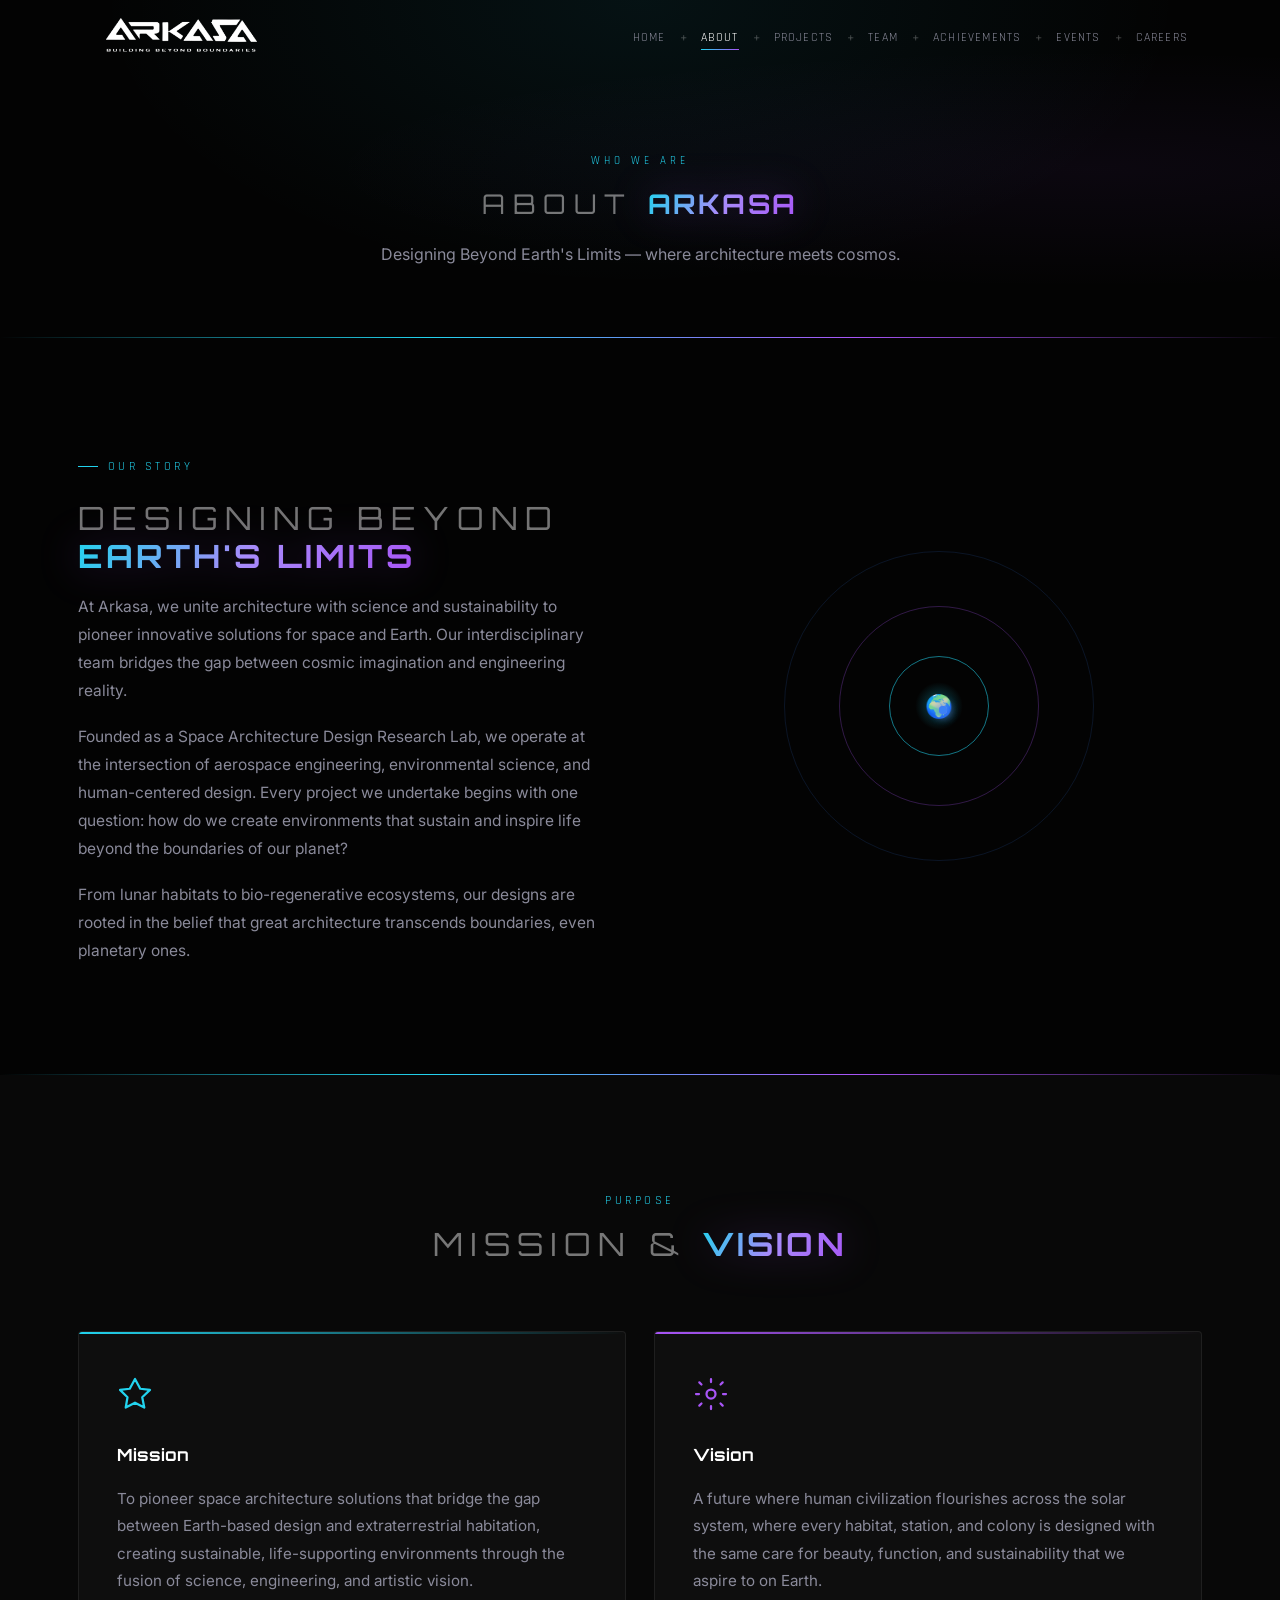
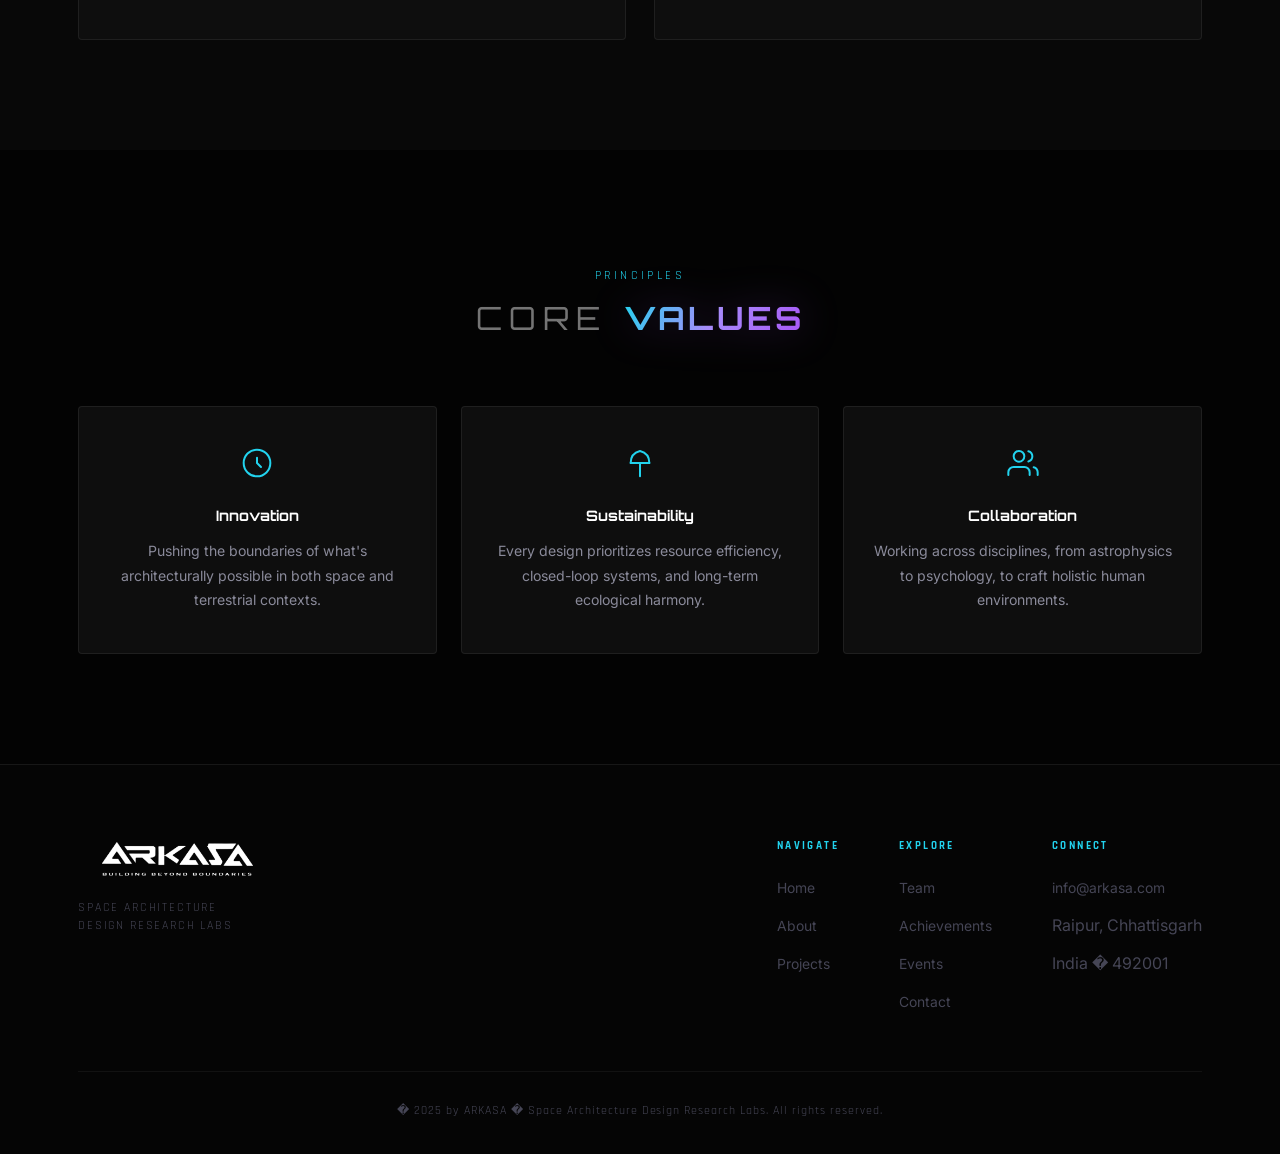
==== about.html @ 9aa7012d "Add files via upload" ====
<!DOCTYPE html>
<html lang="en">
<head>
  <meta charset="UTF-8"/><meta name="viewport" content="width=device-width,initial-scale=1.0"/>
  <title>About � ARKASA</title>
  <link rel="preconnect" href="https://fonts.googleapis.com"/>
  <link rel="preconnect" href="https://fonts.gstatic.com" crossorigin/>
  <link href="https://fonts.googleapis.com/css2?family=Orbitron:wght@400;600;700;900&family=Inter:wght@300;400;500;600&family=Rajdhani:wght@300;400;500;600&display=swap" rel="stylesheet"/>
  <link rel="stylesheet" href="styles.css"/>
</head>
<body>
<header id="navbar">
  <nav class="nav-container">
    <a href="index.html" class="nav-logo"><img src="assets/images/logo-white.png" alt="ARKASA"/></a>
    <ul class="nav-links" id="navLinks">
      <li><a href="index.html"        class="nav-link">Home</a></li>
      <li><a href="about.html"        class="nav-link active">About</a></li>
      <li><a href="projects.html"    class="nav-link">Projects</a></li>
      <li><a href="team.html"         class="nav-link">Team</a></li>
      <li><a href="achievements.html" class="nav-link">Achievements</a></li>
      <li><a href="events.html"       class="nav-link">Events</a></li>
      <li><a href="careers.html"      class="nav-link">Careers</a></li>
    </ul>
    <button class="hamburger" id="hamburger"><span></span><span></span><span></span></button>
  </nav>
</header>

<!-- PAGE HERO -->
<div class="page-hero">
  <div class="page-hero-content">
    <span class="page-hero-lbl">Who We Are</span>
    <h1 class="page-hero-title">About <span class="grad-text">Arkasa</span></h1>
    <p class="page-hero-sub">Designing Beyond Earth's Limits — where architecture meets cosmos.</p>
  </div>
</div>

<!-- ABOUT -->
<section class="section" style="background:var(--bg);">
  <div class="container">
    <div class="about-grid reveal">
      <div>
        <span class="section-label">Our Story</span>
        <h2 class="section-title" style="margin-top:8px;">Designing Beyond<br/><span class="grad-text">Earth's Limits</span></h2>
        <div class="about-body">
          <p>At Arkasa, we unite architecture with science and sustainability to pioneer innovative solutions for space and Earth. Our interdisciplinary team bridges the gap between cosmic imagination and engineering reality.</p>
          <p>Founded as a Space Architecture Design Research Lab, we operate at the intersection of aerospace engineering, environmental science, and human-centered design. Every project we undertake begins with one question: how do we create environments that sustain and inspire life beyond the boundaries of our planet?</p>
          <p>From lunar habitats to bio-regenerative ecosystems, our designs are rooted in the belief that great architecture transcends boundaries, even planetary ones.</p>
        </div>
      </div>
      <div class="orbit-graphic">
        <div class="orbit orbit-1"></div>
        <div class="orbit orbit-2"></div>
        <div class="orbit orbit-3"></div>
        <div class="orbit-core">🌍</div>
        <div class="orbit-dot dot-c"></div>
        <div class="orbit-dot dot-v"></div>
        <div class="orbit-dot dot-b"></div>
      </div>
    </div>
  </div>
</section>
<div class="nebula-line"></div>

<!-- MISSION / VISION -->
<section class="section" style="background:var(--bg-2);">
  <div class="container">
    <div class="section-header reveal">
      <span class="section-label">Purpose</span>
      <h2 class="section-title">Mission &amp; <span class="grad-text">Vision</span></h2>
    </div>
    <div style="display:grid;grid-template-columns:1fr 1fr;gap:28px;" class="reveal">
      <div style="background:var(--bg-card);border:1px solid var(--border);border-radius:4px;padding:44px 38px;position:relative;overflow:hidden;">
        <div style="position:absolute;top:0;left:0;right:0;height:2px;background:linear-gradient(90deg,var(--cyan),transparent);"></div>
        <div style="margin-bottom:20px;"><svg width="36" height="36" viewBox="0 0 24 24" fill="none" stroke="#22d3ee" stroke-width="1.5" stroke-linecap="round" stroke-linejoin="round"><path d="M12 2L8.5 8.5 2 9.27l5 4.87-1.18 6.88L12 17.77l6.18 3.25L16.82 14.14 22 9.27l-6.5-.77z"/></svg></div>
        <h3 style="font-family:'Orbitron',sans-serif;font-size:1.05rem;font-weight:700;color:#fff;margin-bottom:16px;">Mission</h3>
        <p style="color:var(--text-muted);font-size:.95rem;line-height:1.8;">To pioneer space architecture solutions that bridge the gap between Earth-based design and extraterrestrial habitation, creating sustainable, life-supporting environments through the fusion of science, engineering, and artistic vision.</p>
      </div>
      <div style="background:var(--bg-card);border:1px solid var(--border);border-radius:4px;padding:44px 38px;position:relative;overflow:hidden;">
        <div style="position:absolute;top:0;left:0;right:0;height:2px;background:linear-gradient(90deg,var(--violet),transparent);"></div>
        <div style="margin-bottom:20px;"><svg width="36" height="36" viewBox="0 0 24 24" fill="none" stroke="#a855f7" stroke-width="1.5" stroke-linecap="round" stroke-linejoin="round"><circle cx="12" cy="12" r="3"/><path d="M12 2v2M12 20v2M4.22 4.22l1.42 1.42M18.36 18.36l1.42 1.42M2 12h2M20 12h2M4.22 19.78l1.42-1.42M18.36 5.64l1.42-1.42"/></svg></div>
        <h3 style="font-family:'Orbitron',sans-serif;font-size:1.05rem;font-weight:700;color:#fff;margin-bottom:16px;">Vision</h3>
        <p style="color:var(--text-muted);font-size:.95rem;line-height:1.8;">A future where human civilization flourishes across the solar system, where every habitat, station, and colony is designed with the same care for beauty, function, and sustainability that we aspire to on Earth.</p>
      </div>
    </div>
  </div>
</section>

<!-- VALUES -->
<section class="section" style="background:var(--bg);">
  <div class="container">
    <div class="section-header reveal">
      <span class="section-label">Principles</span>
      <h2 class="section-title">Core <span class="grad-text">Values</span></h2>
    </div>
    <div style="display:grid;grid-template-columns:repeat(3,1fr);gap:24px;">
      <div class="reveal" data-delay="0" style="text-align:center;padding:40px 28px;background:var(--bg-card);border:1px solid var(--border);border-radius:4px;">
        <div style="margin-bottom:16px;"><svg width="32" height="32" viewBox="0 0 24 24" fill="none" stroke="#22d3ee" stroke-width="1.5" stroke-linecap="round" stroke-linejoin="round"><circle cx="12" cy="12" r="10"/><path d="M12 8v4l3 3"/></svg></div>
        <h4 style="font-family:'Orbitron',sans-serif;font-size:.9rem;font-weight:700;color:#fff;margin-bottom:12px;">Innovation</h4>
        <p style="color:var(--text-muted);font-size:.88rem;line-height:1.75;">Pushing the boundaries of what's architecturally possible in both space and terrestrial contexts.</p>
      </div>
      <div class="reveal" data-delay="150" style="text-align:center;padding:40px 28px;background:var(--bg-card);border:1px solid var(--border);border-radius:4px;">
        <div style="margin-bottom:16px;"><svg width="32" height="32" viewBox="0 0 24 24" fill="none" stroke="#22d3ee" stroke-width="1.5" stroke-linecap="round" stroke-linejoin="round"><path d="M12 22V12"/><path d="M5 12C5 7 8 4 12 3c4 1 7 4 7 9"/><path d="M5 12h14"/></svg></div>
        <h4 style="font-family:'Orbitron',sans-serif;font-size:.9rem;font-weight:700;color:#fff;margin-bottom:12px;">Sustainability</h4>
        <p style="color:var(--text-muted);font-size:.88rem;line-height:1.75;">Every design prioritizes resource efficiency, closed-loop systems, and long-term ecological harmony.</p>
      </div>
      <div class="reveal" data-delay="300" style="text-align:center;padding:40px 28px;background:var(--bg-card);border:1px solid var(--border);border-radius:4px;">
        <div style="margin-bottom:16px;"><svg width="32" height="32" viewBox="0 0 24 24" fill="none" stroke="#22d3ee" stroke-width="1.5" stroke-linecap="round" stroke-linejoin="round"><path d="M17 21v-2a4 4 0 0 0-4-4H5a4 4 0 0 0-4 4v2"/><circle cx="9" cy="7" r="4"/><path d="M23 21v-2a4 4 0 0 0-3-3.87"/><path d="M16 3.13a4 4 0 0 1 0 7.75"/></svg></div>
        <h4 style="font-family:'Orbitron',sans-serif;font-size:.9rem;font-weight:700;color:#fff;margin-bottom:12px;">Collaboration</h4>
        <p style="color:var(--text-muted);font-size:.88rem;line-height:1.75;">Working across disciplines, from astrophysics to psychology, to craft holistic human environments.</p>
      </div>
    </div>
  </div>
</section>

<footer class="footer">
  <div class="container">
    <div class="footer-inner">
      <div class="footer-brand">
        <img src="assets/images/logo-white.png" alt="ARKASA" class="footer-logo"/>
        <p class="footer-tagline">Space Architecture<br/>Design Research Labs</p>
      </div>
      <div class="footer-cols">
        <div class="footer-col"><h4>Navigate</h4><ul><li><a href="index.html">Home</a></li><li><a href="about.html">About</a></li><li><a href="projects.html">Projects</a></li></ul></div>
        <div class="footer-col"><h4>Explore</h4><ul><li><a href="team.html">Team</a></li><li><a href="achievements.html">Achievements</a></li><li><a href="events.html">Events</a></li><li><a href="contact.html">Contact</a></li></ul></div>
        <div class="footer-col"><h4>Connect</h4><ul><li><a href="mailto:info@arkasa.com">info@arkasa.com</a></li><li><span style="color:var(--text-dim)">Raipur, Chhattisgarh</span></li><li><span style="color:var(--text-dim)">India � 492001</span></li></ul></div>
      </div>
    </div>
    <div class="footer-bottom">� 2025 by ARKASA � Space Architecture Design Research Labs. All rights reserved.</div>
  </div>
</footer>
<script src="script.js"></script>
</body>
</html>
---- styles.css ----
/* ==========================================
   ARKASA – Space Architecture Design Research Labs
   Black & Grey Space Theme — Multi-Page Stylesheet
   Scheme: Pure Black | Grey | Cyan + Violet Accents
   ========================================== */
:root {
  --bg:          #030303;
  --bg-2:        #080808;
  --bg-card:     #0e0e0e;
  --bg-card-2:   #161616;
  --cyan:        #22d3ee;
  --cyan-dim:    rgba(34,211,238,0.6);
  --violet:      #a855f7;
  --violet-dim:  rgba(168,85,247,0.6);
  --blue:        #3b82f6;
  --nebula:      linear-gradient(135deg,#22d3ee 0%,#a855f7 100%);
  --border:      rgba(180,180,180,0.1);
  --border-glow: rgba(34,211,238,0.22);
  --text:        #e2e8f0;
  --text-muted:  #8a8a9a;
  --text-dim:    #454555;
  --glow-c:      0 0 40px rgba(34,211,238,0.35);
  --glow-v:      0 0 40px rgba(168,85,247,0.35);
  --font-d:      'Orbitron',sans-serif;
  --font-b:      'Inter',sans-serif;
  --font-a:      'Rajdhani',sans-serif;
  --nav-h:       72px;
  --t:           0.35s;
  --ease:        cubic-bezier(0.4,0,0.2,1);
}
*,*::before,*::after{box-sizing:border-box;margin:0;padding:0;}
html{scroll-behavior:smooth;}
body{background:var(--bg);color:var(--text);font-family:var(--font-b);line-height:1.7;overflow-x:hidden;}
a{color:inherit;text-decoration:none;}
ul{list-style:none;}
img{max-width:100%;display:block;}
button{cursor:pointer;border:none;background:none;}
::-webkit-scrollbar{width:5px;}
::-webkit-scrollbar-track{background:#000;}
::-webkit-scrollbar-thumb{background:linear-gradient(var(--cyan),var(--violet));border-radius:3px;}
.container{width:100%;max-width:1180px;margin:0 auto;padding:0 28px;}
.section{padding:110px 0;position:relative;}
.grad-text{background:var(--nebula);-webkit-background-clip:text;-webkit-text-fill-color:transparent;background-clip:text;}
.nebula-line{height:1px;background:linear-gradient(90deg,transparent,var(--cyan),var(--violet),transparent);}

/* Labels & Headers */
.section-label{display:inline-flex;align-items:center;gap:10px;font-family:var(--font-a);font-size:.72rem;letter-spacing:.3em;text-transform:uppercase;color:var(--cyan);margin-bottom:14px;}
.section-label::before{content:'';width:20px;height:1px;background:var(--cyan);display:inline-block;}
.section-header{text-align:center;margin-bottom:68px;}
.section-header .section-label::before{display:none;}
.section-title{font-family:var(--font-d);font-size:clamp(1.3rem,2.8vw,2rem);font-weight:300;color:rgba(255,255,255,0.45);line-height:1.2;margin-bottom:18px;letter-spacing:.22em;text-transform:uppercase;}
.section-title .grad-text{background:linear-gradient(120deg,#22d3ee 0%,#a78bfa 50%,#a855f7 100%);-webkit-background-clip:text;-webkit-text-fill-color:transparent;background-clip:text;filter:drop-shadow(0 0 20px rgba(168,85,247,.3));font-weight:700;letter-spacing:.1em;}
.section-subtitle{max-width:560px;margin:0 auto;color:var(--text-muted);font-size:.98rem;}

/* Buttons */
.btn{display:inline-flex;align-items:center;gap:8px;padding:13px 30px;border-radius:3px;font-family:var(--font-a);font-size:.88rem;font-weight:600;letter-spacing:.12em;text-transform:uppercase;transition:all var(--t) var(--ease);cursor:pointer;border:none;}
.btn-primary{background:linear-gradient(135deg,#22d3ee,#a855f7);color:#fff;font-weight:700;}
.btn-primary:hover{box-shadow:var(--glow-c);transform:translateY(-2px);filter:brightness(1.1);}
.btn-outline{border:1px solid var(--border);color:var(--cyan);background:transparent;}
.btn-outline:hover{border-color:var(--cyan);background:rgba(34,211,238,.06);box-shadow:var(--glow-c);transform:translateY(-2px);}
.btn-sm{padding:9px 22px;font-size:.78rem;}
.btn-full{width:100%;justify-content:center;}

/* Tags */
.tag{display:inline-block;font-size:.7rem;font-family:var(--font-a);letter-spacing:.1em;text-transform:uppercase;padding:4px 12px;border-radius:2px;border:1px solid var(--border);color:var(--cyan);background:rgba(34,211,238,.05);}
.p-tag.tag-lunar{color:#c7e8ff;background:rgba(199,232,255,.07);border-color:rgba(199,232,255,.18);}
.p-tag.tag-mars{color:#fbbf80;background:rgba(251,191,128,.07);border-color:rgba(251,191,128,.18);}
.p-tag.tag-orbital{color:#a855f7;background:rgba(168,85,247,.08);border-color:rgba(168,85,247,.2);}

/* ── NAVIGATION ── */
#navbar{position:fixed;top:0;left:0;right:0;height:var(--nav-h);z-index:1000;transition:background var(--t),border var(--t);}
#navbar.scrolled{background:rgba(3,3,3,.96);backdrop-filter:blur(22px);border-bottom:1px solid var(--border);}
.nav-container{max-width:1180px;margin:0 auto;padding:0 32px;height:100%;display:flex;align-items:center;justify-content:space-between;}
.nav-logo{display:flex;align-items:center;gap:12px;flex-shrink:0;}
.nav-logo img{height:46px;object-fit:contain;}
.nav-links{display:flex;align-items:center;gap:0;justify-content:flex-end;}
.nav-links li+li::before{content:'+';color:rgba(255,255,255,.25);font-size:.7rem;padding:0 4px;}
.nav-link{font-family:var(--font-a);font-size:.75rem;letter-spacing:.1em;text-transform:uppercase;color:var(--text-muted);padding:8px 10px;border-radius:3px;transition:color var(--t);position:relative;}
.nav-link::after{content:'';position:absolute;bottom:3px;left:10px;right:10px;height:1px;background:linear-gradient(90deg,var(--cyan),var(--violet));transform:scaleX(0);transition:transform .3s;}
.nav-link:hover{color:#fff;}
.nav-link:hover::after,.nav-link.active::after{transform:scaleX(1);}
.nav-link.active{color:#fff;}
.nav-cta{margin-left:8px;padding:8px 20px;background:linear-gradient(135deg,rgba(34,211,238,.12),rgba(168,85,247,.12));border:1px solid var(--border);color:var(--cyan);}
.nav-cta:hover{background:linear-gradient(135deg,var(--cyan),var(--violet));color:#fff;border-color:transparent;}
.nav-cta::after{display:none;}
.hamburger{display:none;flex-direction:column;gap:5px;padding:8px;}
.hamburger span{display:block;width:24px;height:2px;background:var(--text);border-radius:2px;transition:var(--t);}
.hamburger.open span:nth-child(1){transform:translateY(7px) rotate(45deg);}
.hamburger.open span:nth-child(2){opacity:0;}
.hamburger.open span:nth-child(3){transform:translateY(-7px) rotate(-45deg);}

/* ── PAGE HERO (inner pages) ── */
.page-hero{padding-top:var(--nav-h);padding-bottom:70px;text-align:center;position:relative;overflow:hidden;background:radial-gradient(ellipse at 50% 0%,rgba(34,211,238,.07) 0%,transparent 60%),radial-gradient(ellipse at 85% 50%,rgba(168,85,247,.05) 0%,transparent 50%),var(--bg);}
.page-hero::after{content:'';position:absolute;bottom:0;left:0;right:0;height:1px;background:linear-gradient(90deg,transparent,var(--cyan),var(--violet),transparent);}
.page-hero-content{position:relative;z-index:1;max-width:720px;margin:0 auto;padding:80px 28px 0;}
.page-hero-lbl{font-family:var(--font-a);font-size:.7rem;letter-spacing:.35em;text-transform:uppercase;color:var(--cyan);margin-bottom:18px;display:block;}
.page-hero-title{font-family:var(--font-d);font-size:clamp(1.1rem,2.2vw,1.7rem);font-weight:300;line-height:1.15;color:rgba(255,255,255,0.45);margin-bottom:20px;letter-spacing:.28em;text-transform:uppercase;}
.page-hero-title .grad-text{background:linear-gradient(120deg,#22d3ee 0%,#a78bfa 50%,#a855f7 100%);-webkit-background-clip:text;-webkit-text-fill-color:transparent;background-clip:text;filter:drop-shadow(0 0 20px rgba(168,85,247,.3));font-weight:700;letter-spacing:.1em;}
.page-hero-sub{color:var(--text-muted);font-size:1rem;max-width:520px;margin:0 auto;line-height:1.75;}

/* ── HERO (index only) ── */
.hero{position:relative;height:100vh;min-height:700px;display:grid;grid-template-columns:1fr 1fr;align-items:center;overflow:hidden;}
#starCanvas{position:absolute;inset:0;width:100%;height:100%;}
.hero-nebula{position:absolute;inset:0;background:radial-gradient(ellipse 60% 80% at 0% 50%,rgba(168,85,247,.13) 0%,transparent 60%),radial-gradient(ellipse at 30% 30%,rgba(34,211,238,.09) 0%,transparent 50%),radial-gradient(ellipse at 20% 80%,rgba(59,130,246,.07) 0%,transparent 45%),rgba(3,3,3,.45);}
.hero-content{position:relative;z-index:2;text-align:left;max-width:680px;padding:0 0 0 max(32px, calc((100vw - 1180px) / 2 + 32px));}
.hero-eyebrow{font-family:var(--font-a);font-size:.68rem;letter-spacing:.38em;text-transform:uppercase;color:var(--cyan);margin-bottom:24px;opacity:0;animation:fadeUp .8s .3s forwards;display:flex;align-items:center;justify-content:flex-start;gap:14px;}
.hero-eyebrow::before{content:'';width:40px;height:1px;background:linear-gradient(90deg,transparent,var(--cyan));}
.hero-eyebrow::after{display:none;}
.hero-title{font-family:var(--font-d);line-height:1.15;color:#fff;margin-bottom:28px;opacity:0;animation:fadeUp .9s .5s forwards;display:flex;flex-direction:column;align-items:flex-start;gap:2px;}
.hero-line{display:flex;align-items:baseline;}
.hero-line:first-child{margin-left:0;}
.hero-line:last-child{margin-left:0;}
.hero-dim-word{font-size:clamp(1.1rem,2vw,1.55rem);font-weight:200;letter-spacing:.32em;color:rgba(255,255,255,0.5);text-transform:uppercase;display:inline-block;width:7.2ch;}
.hero-grad-word{font-size:clamp(1.1rem,2vw,1.55rem);font-weight:700;background:linear-gradient(120deg,#22d3ee 0%,#a78bfa 50%,#a855f7 100%);-webkit-background-clip:text;-webkit-text-fill-color:transparent;background-clip:text;filter:drop-shadow(0 0 20px rgba(168,85,247,.3));letter-spacing:.1em;text-transform:uppercase;}
.hero-sub{font-size:1rem;color:var(--text-muted);margin-bottom:48px;line-height:1.8;opacity:0;animation:fadeUp .9s .7s forwards;}
.hero-btns{display:flex;gap:16px;justify-content:flex-start;flex-wrap:wrap;opacity:0;animation:fadeUp .9s .9s forwards;}
.hero-scroll{position:absolute;bottom:38px;left:50%;transform:translateX(-50%);display:flex;flex-direction:column;align-items:center;gap:10px;color:var(--text-dim);font-family:var(--font-a);font-size:.62rem;letter-spacing:.22em;text-transform:uppercase;z-index:2;opacity:0;animation:fadeIn 1s 1.2s forwards;}
.hero-img-wrap{position:relative;z-index:2;height:100%;display:flex;align-items:center;justify-content:center;padding:60px 4vw 60px 0;}
.moon-3d-wrap{position:relative;display:flex;align-items:center;justify-content:center;width:min(420px,40vw);height:min(420px,40vw);animation:moonFloat 7s ease-in-out infinite;}
.moon-3d{width:100%;height:100%;object-fit:contain;filter:drop-shadow(0 0 50px rgba(168,85,247,.7)) drop-shadow(0 0 100px rgba(34,211,238,.35)) drop-shadow(-18px -12px 30px rgba(255,255,255,.08));}
.moon-glow{position:absolute;inset:-20%;border-radius:50%;background:radial-gradient(circle, rgba(168,85,247,.22) 0%, rgba(34,211,238,.1) 40%, transparent 65%);animation:moonGlowPulse 4s ease-in-out infinite;pointer-events:none;}
@keyframes moonFloat{0%,100%{transform:translateY(0px);}50%{transform:translateY(-24px);}}

@keyframes moonGlowPulse{0%,100%{opacity:.7;transform:scale(1);}50%{opacity:1;transform:scale(1.06);}}
.scroll-line{width:1px;height:48px;background:linear-gradient(to bottom,var(--cyan),transparent);animation:pulse-line 2.2s ease infinite;}
@keyframes pulse-line{0%,100%{opacity:.3;transform:scaleY(.7);}50%{opacity:1;transform:scaleY(1);}}

/* ── ABOUT ── */
.about-grid{display:grid;grid-template-columns:1fr 1fr;gap:72px;align-items:center;}
.about-body{color:var(--text-muted);font-size:.97rem;line-height:1.8;}
.about-body p+p{margin-top:18px;}
.about-stats{display:flex;gap:44px;margin-top:48px;padding-top:36px;border-top:1px solid var(--border);}
.stat-number{display:block;font-family:var(--font-d);font-size:2.2rem;font-weight:700;background:var(--nebula);-webkit-background-clip:text;-webkit-text-fill-color:transparent;background-clip:text;line-height:1;margin-bottom:6px;}
.stat-label{font-family:var(--font-a);font-size:.7rem;letter-spacing:.15em;text-transform:uppercase;color:var(--text-dim);}
.orbit-graphic{position:relative;width:340px;height:340px;margin:0 auto;}
.orbit{position:absolute;top:50%;left:50%;transform:translate(-50%,-50%);border-radius:50%;border:1px solid;}
.orbit-1{width:100px;height:100px;border-color:rgba(34,211,238,.55);animation:cw 7s linear infinite;}
.orbit-2{width:200px;height:200px;border-color:rgba(168,85,247,.28);animation:ccw 13s linear infinite;}
.orbit-3{width:310px;height:310px;border-color:rgba(59,130,246,.14);animation:cw 21s linear infinite;}
@keyframes cw{to{transform:translate(-50%,-50%) rotate(360deg);}}
@keyframes ccw{to{transform:translate(-50%,-50%) rotate(-360deg);}}
.orbit-core{position:absolute;top:50%;left:50%;transform:translate(-50%,-50%);width:48px;height:48px;border-radius:50%;background:radial-gradient(circle,rgba(34,211,238,.35) 0%,transparent 70%);display:flex;align-items:center;justify-content:center;font-size:1.4rem;}
.orbit-dot{position:absolute;top:50%;left:50%;width:8px;height:8px;border-radius:50%;}
.dot-c{background:var(--cyan);box-shadow:0 0 12px var(--cyan);animation:od-c 7s linear infinite;}
.dot-v{background:var(--violet);box-shadow:0 0 12px var(--violet);animation:od-v 13s linear infinite;}
.dot-b{background:var(--blue);box-shadow:0 0 10px var(--blue);animation:od-b 21s linear infinite;}
@keyframes od-c{from{transform:translate(-50%,-50%) rotate(0) translateX(50px);}to{transform:translate(-50%,-50%) rotate(360deg) translateX(50px);}}
@keyframes od-v{from{transform:translate(-50%,-50%) rotate(120deg) translateX(100px);}to{transform:translate(-50%,-50%) rotate(480deg) translateX(100px);}}
@keyframes od-b{from{transform:translate(-50%,-50%) rotate(240deg) translateX(155px);}to{transform:translate(-50%,-50%) rotate(600deg) translateX(155px);}}

/* ── RESEARCH ── */
.research-cards{display:grid;grid-template-columns:repeat(3,1fr);gap:28px;}
.r-card{background:var(--bg-card);border:1px solid var(--border);border-radius:4px;padding:42px 36px;position:relative;overflow:hidden;transition:transform var(--t),border-color var(--t),box-shadow var(--t);}
.r-card::before{content:'';position:absolute;top:0;left:0;right:0;height:2px;background:linear-gradient(90deg,var(--cyan),var(--violet));transform:scaleX(0);transition:transform .4s;}
.r-card:hover{transform:translateY(-7px);border-color:rgba(34,211,238,.3);box-shadow:0 24px 70px rgba(0,0,0,.55);}
.r-card:hover::before{transform:scaleX(1);}
.r-icon{font-size:2.4rem;margin-bottom:22px;display:block;}
.r-num{position:absolute;top:30px;right:30px;font-family:var(--font-d);font-size:.62rem;letter-spacing:.18em;color:var(--text-dim);}
.r-title{font-family:var(--font-d);font-size:1.05rem;font-weight:700;color:#fff;margin-bottom:14px;}
.r-body{color:var(--text-muted);font-size:.9rem;line-height:1.75;margin-bottom:24px;}

/* ── PORTFOLIO ── */
.portfolio-grid{display:grid;grid-template-columns:repeat(3,1fr);gap:24px;}

/* 3D tilt card — JS sets rotation via inline style on mousemove */
.p-card{
  background:var(--bg-card);
  border:1px solid var(--border);
  border-radius:6px;
  overflow:hidden;
  cursor:pointer;
  display:flex;
  flex-direction:column;
  transition:border-color .3s,box-shadow .3s;
  will-change:transform;
  transform-style:preserve-3d;
  transform:perspective(900px) rotateX(0deg) rotateY(0deg);
  position:relative;
}
.p-card::after{
  content:'';
  position:absolute;
  inset:0;
  background:radial-gradient(circle at var(--mx,50%) var(--my,50%),rgba(34,211,238,.10) 0%,transparent 55%);
  opacity:0;
  transition:opacity .4s;
  pointer-events:none;
  z-index:2;
  border-radius:6px;
}
.p-card:hover::after{opacity:1;}
.p-card:hover{border-color:rgba(34,211,238,.4);box-shadow:0 0 0 1px rgba(34,211,238,.15),0 30px 80px rgba(0,0,0,.85),0 0 60px rgba(34,211,238,.12);}

/* Space star shimmer effect on hover */
.p-card .p-star-glow{
  position:absolute;
  inset:0;
  background:url("data:image/svg+xml,%3Csvg xmlns='http://www.w3.org/2000/svg' width='300' height='200'%3E%3Ccircle cx='20' cy='30' r='1' fill='%2322d3ee' opacity='.5'/%3E%3Ccircle cx='80' cy='15' r='.8' fill='white' opacity='.4'/%3E%3Ccircle cx='150' cy='50' r='1.2' fill='%23a855f7' opacity='.5'/%3E%3Ccircle cx='220' cy='25' r='.7' fill='white' opacity='.35'/%3E%3Ccircle cx='280' cy='45' r='1' fill='%2322d3ee' opacity='.4'/%3E%3Ccircle cx='50' cy='80' r='.9' fill='white' opacity='.3'/%3E%3Ccircle cx='120' cy='90' r='1.1' fill='%23a855f7' opacity='.45'/%3E%3Ccircle cx='260' cy='75' r='.8' fill='white' opacity='.35'/%3E%3C/svg%3E") center/cover;
  opacity:0;
  transition:opacity .5s;
  pointer-events:none;
  z-index:1;
}
.p-card:hover .p-star-glow{opacity:1;}

.p-gfx{
  height:210px;
  position:relative;
  overflow:hidden;
  flex-shrink:0;
}
.p-gfx img{
  width:100%;height:100%;
  object-fit:cover;
  object-position:center;
  transition:transform .6s var(--ease),filter .4s;
  filter:brightness(.85) contrast(1.05) saturate(.9);
}
.p-card:hover .p-gfx img{transform:scale(1.07);filter:brightness(1) contrast(1.08) saturate(1.05);}
.p-gfx-overlay{
  position:absolute;
  inset:0;
  background:linear-gradient(to top,var(--bg-card) 0%,rgba(14,14,14,.3) 55%,transparent 100%);
  z-index:1;
}
.p-gfx-badge{
  position:absolute;
  top:14px;right:14px;
  z-index:2;
  font-family:var(--font-a);
  font-size:.65rem;
  letter-spacing:.14em;
  text-transform:uppercase;
  padding:4px 12px;
  border-radius:2px;
  background:rgba(0,0,0,.7);
  border:1px solid var(--border-glow);
  color:var(--cyan);
  backdrop-filter:blur(6px);
}
.p-body{padding:26px;flex:1;display:flex;flex-direction:column;position:relative;z-index:3;}
.p-num{font-family:var(--font-d);font-size:.58rem;letter-spacing:.22em;color:var(--text-dim);margin-bottom:10px;}
.p-title{font-family:var(--font-d);font-size:.95rem;font-weight:700;color:#fff;margin-bottom:11px;line-height:1.3;}
.p-excerpt{color:var(--text-muted);font-size:.86rem;line-height:1.72;margin-bottom:18px;flex:1;}
.p-tags{display:flex;flex-wrap:wrap;gap:7px;margin-bottom:20px;}
.p-cta{font-family:var(--font-a);font-size:.75rem;letter-spacing:.15em;text-transform:uppercase;color:var(--cyan);display:flex;align-items:center;gap:8px;transition:gap var(--t);}
.p-cta:hover{gap:14px;}
.p-tag{font-family:var(--font-a);font-size:.63rem;letter-spacing:.1em;text-transform:uppercase;color:var(--cyan);background:rgba(34,211,238,.07);padding:3px 10px;border-radius:2px;border:1px solid rgba(34,211,238,.15);}

/* ── SPACE SURFACE DIVIDERS ── */
.lunar-surface{
  position:relative;
  height:100px;
  background:#030303;
  overflow:hidden;
}
.lunar-surface::before{
  content:'';
  position:absolute;
  bottom:0;left:0;right:0;
  height:70px;
  background:
    radial-gradient(ellipse 160px 40px at 12% 100%,#1a1a1a 98%,transparent),
    radial-gradient(ellipse 200px 45px at 35% 100%,#131313 98%,transparent),
    radial-gradient(ellipse 140px 35px at 58% 100%,#1c1c1c 98%,transparent),
    radial-gradient(ellipse 180px 42px at 78% 100%,#111 98%,transparent),
    radial-gradient(ellipse 120px 30px at 95% 100%,#181818 98%,transparent),
    linear-gradient(to top,#0f0f0f 0%,transparent 100%);
}
.lunar-surface::after{
  content:'';
  position:absolute;
  bottom:62px;left:0;right:0;
  height:1px;
  background:linear-gradient(90deg,transparent,rgba(34,211,238,.25),rgba(168,85,247,.2),transparent);
  box-shadow:0 0 20px rgba(34,211,238,.15);
}
.mars-surface{
  position:relative;
  height:100px;
  background:#030303;
  overflow:hidden;
}
.mars-surface::before{
  content:'';
  position:absolute;
  bottom:0;left:0;right:0;
  height:70px;
  background:
    radial-gradient(ellipse 220px 50px at 8% 100%,#1a0d09 98%,transparent),
    radial-gradient(ellipse 160px 44px at 28% 100%,#150b08 98%,transparent),
    radial-gradient(ellipse 200px 48px at 50% 100%,#1c0e0a 98%,transparent),
    radial-gradient(ellipse 170px 40px at 72% 100%,#130c09 98%,transparent),
    radial-gradient(ellipse 140px 35px at 90% 100%,#180f0c 98%,transparent),
    linear-gradient(to top,#100808 0%,transparent 100%);
}
.mars-surface::after{
  content:'';
  position:absolute;
  bottom:60px;left:0;right:0;
  height:1px;
  background:linear-gradient(90deg,transparent,rgba(239,68,68,.22),rgba(168,85,247,.18),transparent);
  box-shadow:0 0 20px rgba(239,68,68,.12);
}

/* ── TEAM ── */
.team-grid{display:grid;grid-template-columns:repeat(auto-fit,minmax(260px,300px));gap:28px;justify-content:center;}
.tm-card{background:var(--bg-card);border:1px solid var(--border);border-radius:4px;overflow:hidden;transition:transform var(--t),border-color var(--t),box-shadow var(--t);text-align:center;}
.tm-card:hover{transform:translateY(-8px);border-color:var(--cyan);box-shadow:var(--glow-c);}
.tm-photo-wrap{position:relative;overflow:hidden;height:280px;}
.tm-photo-wrap::after{content:'';position:absolute;bottom:0;left:0;right:0;height:80px;background:linear-gradient(to top,var(--bg-card),transparent);}
.tm-photo{width:100%;height:100%;object-fit:cover;object-position:top center;transition:transform .5s ease;filter:grayscale(15%) contrast(1.05);}
.tm-card:hover .tm-photo{transform:scale(1.06);filter:grayscale(0%) contrast(1.1);}
.tm-info{padding:22px 20px 28px;}
.tm-name{font-family:var(--font-d);font-size:.9rem;font-weight:700;color:#fff;margin-bottom:6px;letter-spacing:.05em;}
.tm-role{font-family:var(--font-a);font-size:.75rem;letter-spacing:.14em;text-transform:uppercase;background:var(--nebula);-webkit-background-clip:text;-webkit-text-fill-color:transparent;background-clip:text;}

/* ── AFFILIATIONS ── */
.affiliations-grid{display:flex;gap:36px;justify-content:center;}
.aff-card{flex:1;max-width:370px;background:var(--bg-card);border:1px solid var(--border);border-radius:4px;padding:52px 44px;text-align:center;transition:transform var(--t),border-color var(--t),box-shadow var(--t);}
.aff-card:hover{transform:translateY(-6px);border-color:rgba(34,211,238,.35);box-shadow:var(--glow-c);}
.aff-logo{height:90px;display:flex;align-items:center;justify-content:center;margin:0 auto 28px;}
.aff-logo img{max-height:90px;max-width:220px;object-fit:contain;}
.collab-strip{display:flex;flex-wrap:wrap;gap:48px;justify-content:center;align-items:center;padding:16px 0;}
.collab-logo{display:flex;align-items:center;justify-content:center;opacity:.7;transition:opacity var(--t),transform var(--t);}
.collab-logo:hover{opacity:1;transform:scale(1.08);}
.collab-logo img{max-height:80px;max-width:180px;object-fit:contain;filter:grayscale(100%) brightness(1.6);transition:filter var(--t);}
.collab-logo:hover img{filter:grayscale(0%) brightness(1);}
.aff-name{font-family:var(--font-d);font-size:.82rem;font-weight:700;color:#fff;margin-bottom:10px;letter-spacing:.06em;}
.aff-role{font-family:var(--font-a);font-size:.78rem;letter-spacing:.14em;text-transform:uppercase;color:var(--cyan);}
.aff-desc{color:var(--text-muted);font-size:.88rem;margin-top:16px;line-height:1.7;}

/* ── EVENTS ── */
.events-grid{display:grid;grid-template-columns:repeat(2,1fr);gap:28px;}
.ev-card{background:var(--bg-card);border:1px solid var(--border);border-radius:4px;padding:42px;transition:transform var(--t),border-color var(--t),box-shadow var(--t);position:relative;overflow:hidden;}
.ev-card::before{content:'';position:absolute;top:0;left:0;width:3px;height:100%;background:linear-gradient(to bottom,var(--cyan),var(--violet));}
.ev-card:hover{transform:translateY(-5px);border-color:rgba(34,211,238,.3);box-shadow:0 18px 60px rgba(0,0,0,.5);}
.ev-badge{display:inline-block;font-family:var(--font-a);font-size:.65rem;letter-spacing:.16em;text-transform:uppercase;padding:4px 14px;border-radius:2px;margin-bottom:20px;background:rgba(34,211,238,.08);border:1px solid rgba(34,211,238,.25);color:var(--cyan);}
.ev-badge-soon{background:rgba(168,85,247,.08);border-color:rgba(168,85,247,.25);color:var(--violet);}
.ev-icon{font-size:2.2rem;margin-bottom:16px;}
.ev-title{font-family:var(--font-d);font-size:1.05rem;font-weight:700;color:#fff;margin-bottom:10px;}
.ev-date{font-size:.85rem;color:var(--cyan);margin-bottom:16px;font-family:var(--font-a);letter-spacing:.08em;}
.ev-body{color:var(--text-muted);font-size:.9rem;line-height:1.7;margin-bottom:28px;}

/* ── NEWSLETTER ── */
.newsletter-strip{background:var(--bg-2);padding:90px 0;}
.newsletter-box{background:var(--bg-card);border:1px solid var(--border);border-radius:4px;padding:72px 60px;text-align:center;position:relative;overflow:hidden;}
.newsletter-box::before{content:'';position:absolute;top:0;left:0;right:0;height:2px;background:linear-gradient(90deg,transparent,var(--cyan),var(--violet),transparent);}
.nl-title{font-family:var(--font-d);font-size:clamp(1.8rem,4vw,2.4rem);font-weight:700;color:#fff;margin-bottom:14px;}
.nl-sub{color:var(--text-muted);max-width:460px;margin:0 auto 40px;}
.nl-form{max-width:500px;margin:0 auto;}
.nl-row{display:flex;gap:12px;margin-bottom:14px;}
.nl-input{flex:1;background:rgba(255,255,255,.04);border:1px solid var(--border);border-radius:3px;padding:13px 20px;color:var(--text);font-family:var(--font-b);font-size:.9rem;outline:none;transition:border-color .3s;}
.nl-input:focus{border-color:var(--cyan);}
.nl-input::placeholder{color:var(--text-dim);}
.nl-note{font-size:.76rem;color:var(--text-dim);font-family:var(--font-a);letter-spacing:.08em;}
.nl-success{display:none;margin-top:20px;background:var(--nebula);-webkit-background-clip:text;-webkit-text-fill-color:transparent;background-clip:text;font-family:var(--font-a);letter-spacing:.1em;font-size:.9rem;}
.nl-success.show{display:block;animation:fadeUp .5s forwards;}

/* ── CONTACT ── */
.contact-grid{display:grid;grid-template-columns:1fr 1.4fr;gap:80px;align-items:start;}
.contact-details{margin-top:36px;}
.contact-item{display:flex;align-items:flex-start;gap:16px;margin-bottom:28px;color:var(--text-muted);font-size:.95rem;line-height:1.6;}
.c-icon{flex-shrink:0;width:40px;height:40px;border-radius:50%;background:rgba(34,211,238,.08);border:1px solid var(--border);display:flex;align-items:center;justify-content:center;font-size:1rem;}
.c-link{color:var(--cyan);}
.c-link:hover{text-decoration:underline;}
.contact-form{display:flex;flex-direction:column;gap:18px;}
.f-row{display:grid;grid-template-columns:1fr 1fr;gap:18px;}
.f-input{width:100%;background:rgba(255,255,255,.04);border:1px solid var(--border);border-radius:3px;padding:13px 18px;color:var(--text);font-family:var(--font-b);font-size:.9rem;transition:border-color .3s,box-shadow .3s;outline:none;appearance:none;}
.f-input:focus{border-color:var(--cyan);box-shadow:0 0 0 3px rgba(34,211,238,.08);}
.f-input::placeholder{color:var(--text-dim);}
.f-input option{background:var(--bg-card);color:var(--text);}
textarea.f-input{resize:vertical;min-height:135px;}
.f-success{display:none;color:var(--cyan);font-family:var(--font-a);letter-spacing:.1em;font-size:.85rem;text-align:center;margin-top:6px;}
.f-success.show{display:block;}

/* ── MODAL ── */
.modal-back{display:none;position:fixed;inset:0;background:rgba(0,0,0,.88);backdrop-filter:blur(14px);z-index:2000;align-items:center;justify-content:center;padding:24px;}
.modal-back.open{display:flex;animation:fadeIn .3s ease;}
.modal-box{
  background:var(--bg-card);
  border:1px solid rgba(34,211,238,.18);
  border-radius:8px;
  max-width:1020px;
  width:100%;
  max-height:90vh;
  overflow:hidden;
  position:relative;
  display:grid;
  grid-template-columns:1fr 1fr;
  animation:scaleIn .38s cubic-bezier(.34,1.56,.64,1) forwards;
  transform-style:preserve-3d;
  will-change:transform;
  box-shadow:0 0 0 1px rgba(34,211,238,.08),0 40px 120px rgba(0,0,0,.95),0 0 80px rgba(34,211,238,.08);
}
/* cyan top bar */
.modal-box::before{content:'';position:absolute;top:0;left:0;right:0;height:2px;background:linear-gradient(90deg,var(--cyan),var(--violet));z-index:10;}
/* glow shimmer on hover */
.modal-box::after{
  content:'';position:absolute;inset:0;
  background:radial-gradient(circle at var(--mx,50%) var(--my,50%),rgba(34,211,238,.07) 0%,transparent 60%);
  opacity:0;transition:opacity .4s;pointer-events:none;z-index:1;border-radius:8px;
}
.modal-box:hover::after{opacity:1;}

/* LEFT — image pane */
.modal-img{
  position:relative;
  overflow:hidden;
  min-height:420px;
}
.modal-img img{
  width:100%;height:100%;
  object-fit:cover;
  object-position:center;
  transition:transform .6s ease, filter .4s;
  filter:brightness(.88) contrast(1.06) saturate(.85);
}
.modal-box:hover .modal-img img{transform:scale(1.04);filter:brightness(.95) contrast(1.08) saturate(.95);}
.modal-img-overlay{
  position:absolute;inset:0;
  background:linear-gradient(to right,transparent 50%,var(--bg-card) 100%),
             linear-gradient(to top,rgba(0,0,0,.5) 0%,transparent 40%);
}
.modal-img-badge{
  position:absolute;bottom:18px;left:18px;z-index:2;
  font-family:var(--font-a);font-size:.65rem;letter-spacing:.16em;text-transform:uppercase;
  padding:5px 14px;border-radius:3px;
  background:rgba(0,0,0,.75);border:1px solid rgba(34,211,238,.35);color:var(--cyan);
  backdrop-filter:blur(8px);
}

/* RIGHT — content pane */
.modal-content{
  padding:46px 44px 44px 38px;
  overflow-y:auto;
  display:flex;
  flex-direction:column;
  position:relative;
  z-index:2;
}
.modal-content::-webkit-scrollbar{width:3px;}
.modal-content::-webkit-scrollbar-thumb{background:rgba(34,211,238,.3);border-radius:2px;}
.modal-close{position:absolute;top:16px;right:20px;color:var(--text-dim);font-size:1rem;padding:8px;transition:color .2s;z-index:20;}
.modal-close:hover{color:var(--cyan);}
.modal-lbl{font-family:var(--font-a);font-size:.68rem;letter-spacing:.28em;text-transform:uppercase;color:var(--cyan);margin-bottom:10px;display:block;}
.modal-title{font-family:var(--font-d);font-size:clamp(1.2rem,2.5vw,1.6rem);font-weight:700;color:#fff;line-height:1.2;margin-bottom:24px;padding-bottom:20px;border-bottom:1px solid var(--border);}
.modal-body{flex:1;}
.modal-body p{color:var(--text-muted);font-size:.92rem;line-height:1.85;margin-bottom:16px;}
.modal-tags{display:flex;flex-wrap:wrap;gap:8px;margin-top:28px;}

/* responsive: stack on small screens */
@media(max-width:760px){
  .modal-box{grid-template-columns:1fr;max-height:92vh;overflow-y:auto;}
  .modal-img{min-height:220px;max-height:240px;}
  .modal-img-overlay{background:linear-gradient(to top,var(--bg-card) 0%,transparent 50%);}
  .modal-content{padding:28px 24px 36px;}
}

/* ── FOOTER ── */
.footer{background:#050505;border-top:1px solid rgba(255,255,255,.07);padding:72px 0 32px;}
.footer-inner{display:flex;gap:80px;margin-bottom:56px;}
.footer-brand{flex:1;max-width:260px;}
.footer-logo{height:46px;object-fit:contain;margin-bottom:16px;}
.footer-tagline{font-family:var(--font-a);font-size:.72rem;letter-spacing:.16em;text-transform:uppercase;color:var(--text-dim);line-height:1.6;}
.footer-cols{display:flex;gap:60px;flex:1;justify-content:flex-end;}
.footer-col h4{font-family:var(--font-a);font-size:.68rem;letter-spacing:.22em;text-transform:uppercase;color:var(--cyan);margin-bottom:18px;}
.footer-col ul{display:flex;flex-direction:column;gap:11px;}
.footer-col a{color:var(--text-dim);font-size:.87rem;transition:color .25s;}
.footer-col a:hover{color:var(--text);}
.footer-bottom{border-top:1px solid rgba(255,255,255,.05);padding-top:28px;text-align:center;color:var(--text-dim);font-size:.78rem;font-family:var(--font-a);letter-spacing:.08em;}

/* ── ANIMATIONS ── */
@keyframes fadeUp{from{opacity:0;transform:translateY(28px);}to{opacity:1;transform:translateY(0);}}
@keyframes fadeIn{from{opacity:0;}to{opacity:1;}}
@keyframes scaleIn{from{opacity:0;transform:scale(.92);}to{opacity:1;transform:scale(1);}}
.reveal{opacity:0;transform:translateY(32px);transition:opacity .75s ease,transform .75s ease;}
.reveal.visible{opacity:1;transform:translateY(0);}

/* ── RESPONSIVE ── */
@media(max-width:1100px){.team-grid{grid-template-columns:repeat(2,1fr);}.research-cards{grid-template-columns:1fr 1fr;}.portfolio-grid{grid-template-columns:1fr 1fr;}.about-grid{gap:50px;}.p-gfx{height:190px;}.hero{grid-template-columns:55% 45%;}}
@media(max-width:900px){.hero{grid-template-columns:1fr;}.hero-content{padding:0 6vw;max-width:100%;}.hero-img-wrap{display:none;}.moon-3d-wrap{display:none;}}
@media(max-width:640px){.portfolio-grid{grid-template-columns:1fr;}}
@media(max-width:768px){.section{padding:72px 0;}.nav-links{position:fixed;top:var(--nav-h);left:0;right:0;background:rgba(2,7,20,.97);backdrop-filter:blur(20px);flex-direction:column;padding:20px 28px 28px;gap:2px;border-bottom:1px solid var(--border);transform:translateY(-110%);transition:transform .4s var(--ease);}.nav-links.open{transform:translateY(0);}.hamburger{display:flex;}.about-grid{grid-template-columns:1fr;}.orbit-graphic{display:none;}.research-cards,.portfolio-grid,.events-grid{grid-template-columns:1fr;}.team-grid{grid-template-columns:repeat(2,1fr);}.affiliations-grid{flex-direction:column;align-items:center;}.collab-strip{gap:28px;}.contact-grid{grid-template-columns:1fr;gap:44px;}.f-row{grid-template-columns:1fr;}.footer-inner{flex-direction:column;gap:40px;}.footer-cols{flex-wrap:wrap;gap:36px;justify-content:flex-start;}.newsletter-box{padding:44px 26px;}.nl-row{flex-direction:column;}.modal-box{padding:36px 26px;}}
@media(max-width:480px){.team-grid{grid-template-columns:1fr;}.hero-title{font-size:2.6rem;}.hero-btns{flex-direction:column;align-items:center;}}
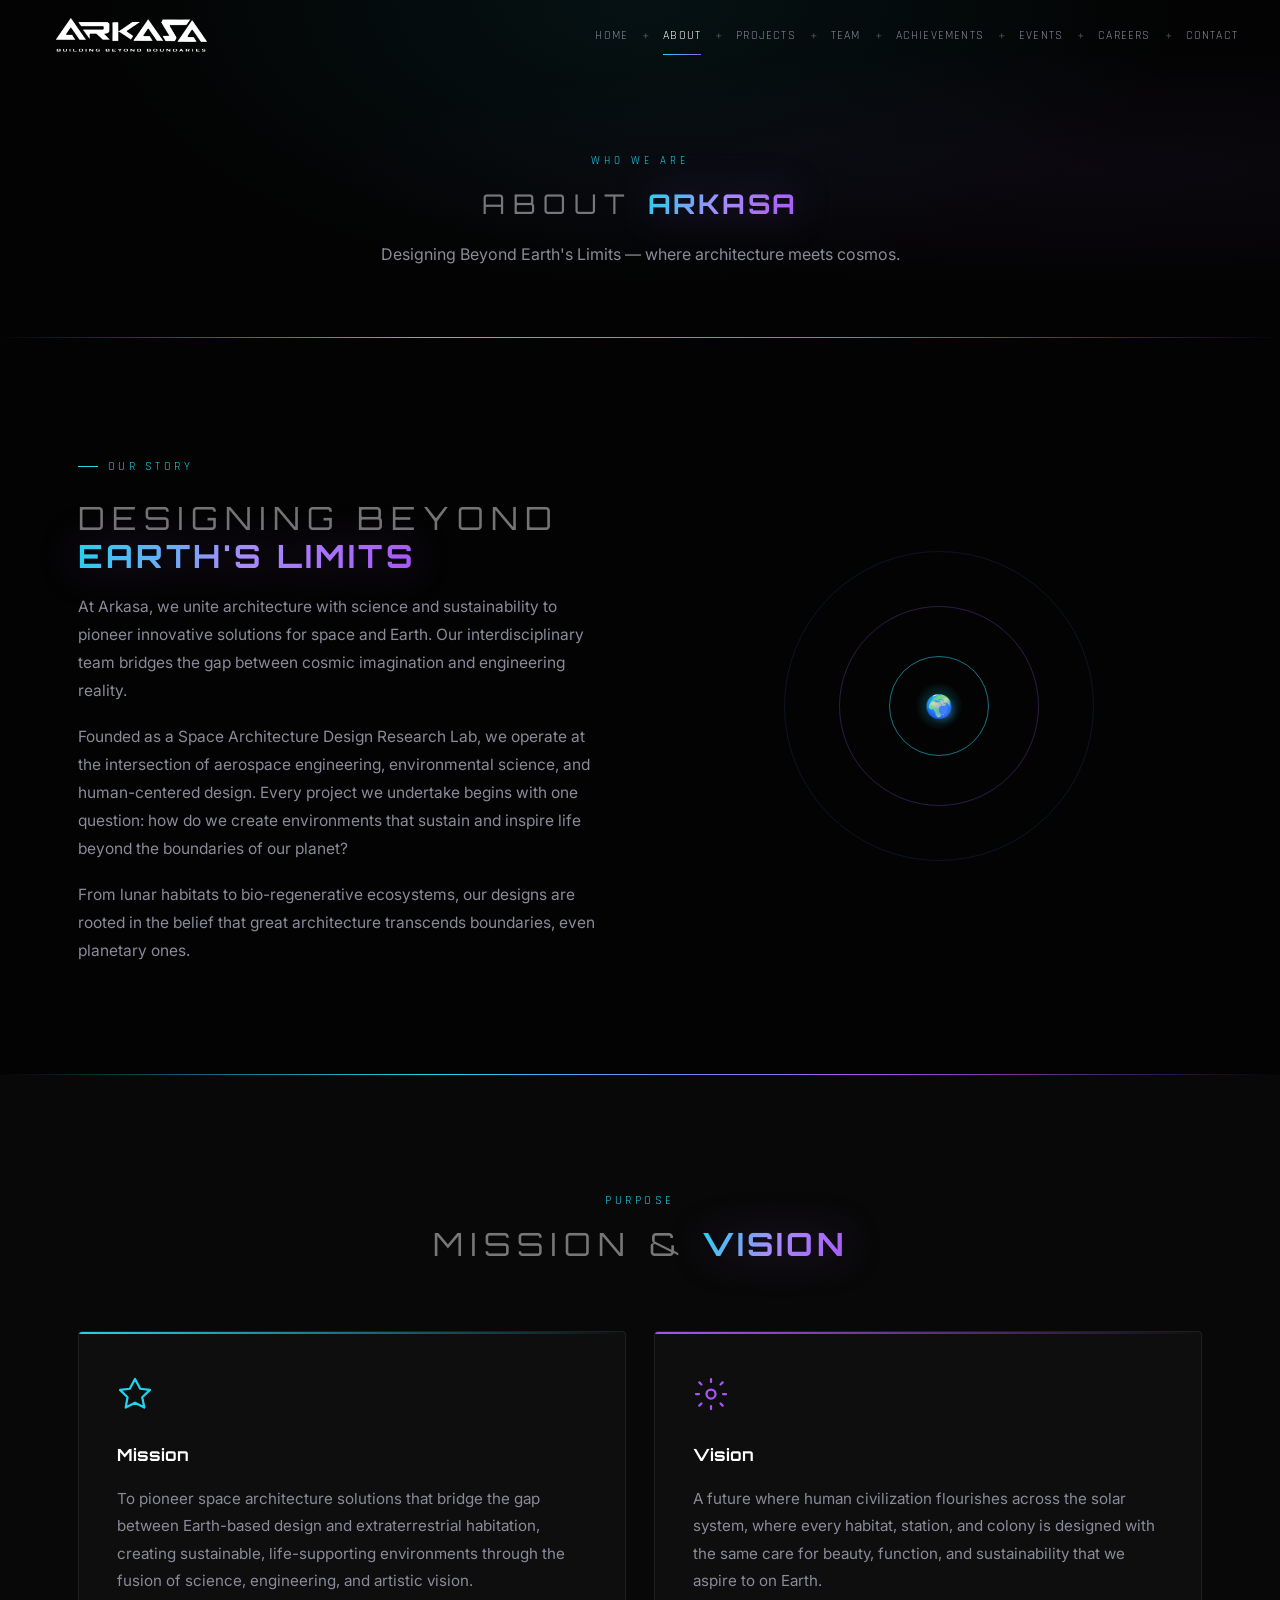
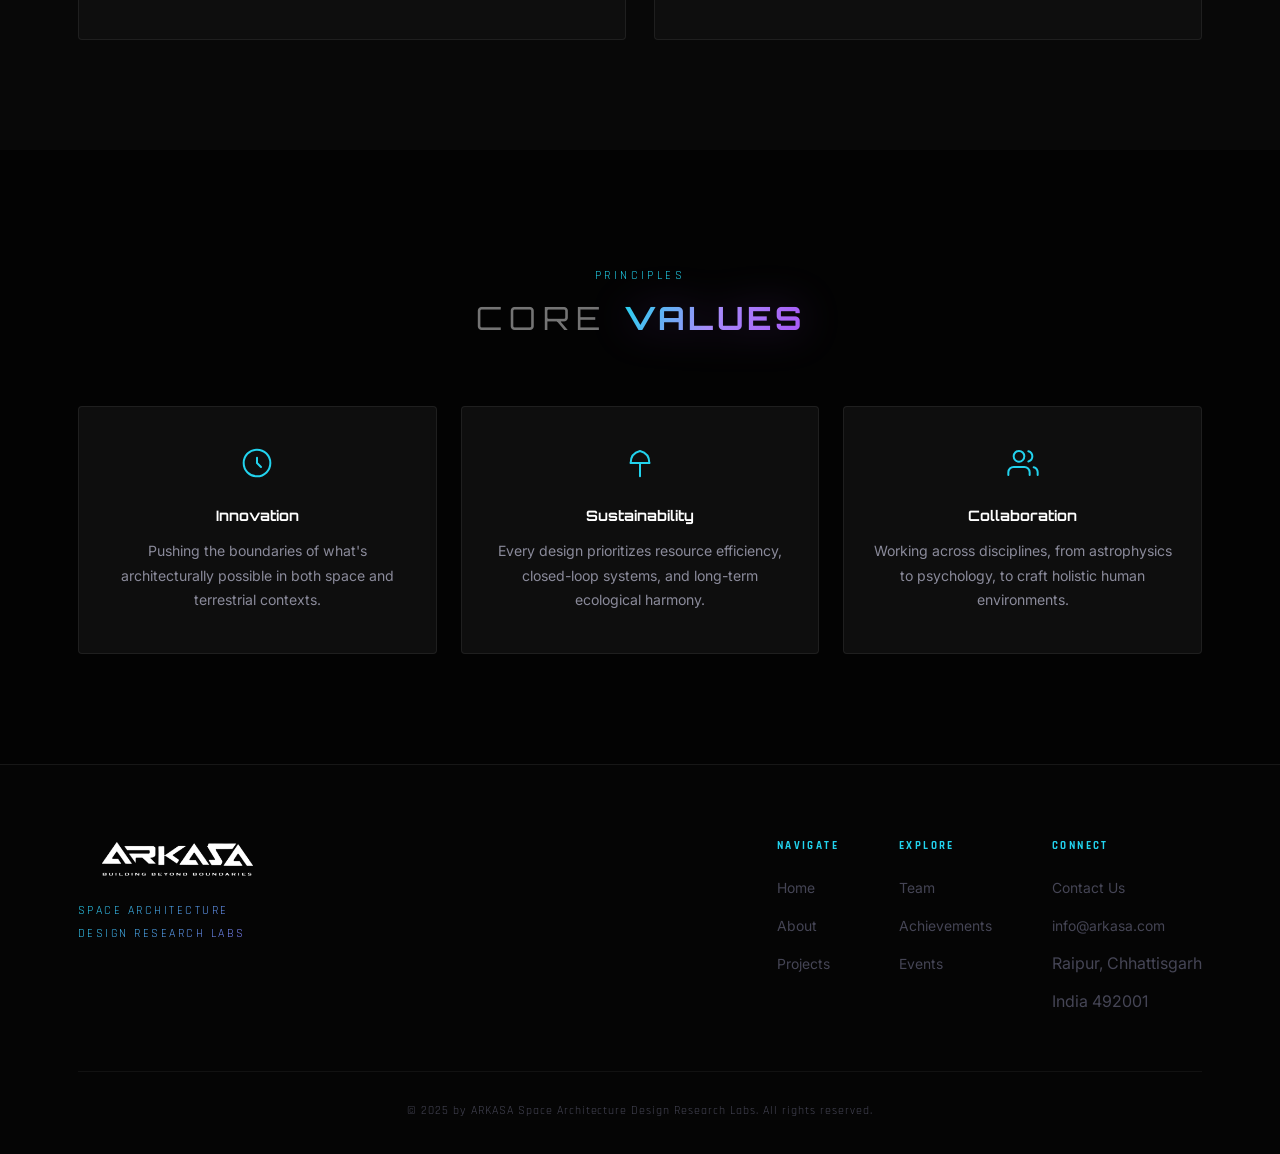
==== commit 61ef2f7b: "Add files via upload" ====
--- a/about.html
+++ b/about.html
@@ -1,8 +1,8 @@
-<!DOCTYPE html>
+﻿<!DOCTYPE html>
 <html lang="en">
 <head>
   <meta charset="UTF-8"/><meta name="viewport" content="width=device-width,initial-scale=1.0"/>
-  <title>About � ARKASA</title>
+  <title>About — ARKASA</title>
   <link rel="preconnect" href="https://fonts.googleapis.com"/>
   <link rel="preconnect" href="https://fonts.gstatic.com" crossorigin/>
   <link href="https://fonts.googleapis.com/css2?family=Orbitron:wght@400;600;700;900&family=Inter:wght@300;400;500;600&family=Rajdhani:wght@300;400;500;600&display=swap" rel="stylesheet"/>
@@ -20,6 +20,7 @@
       <li><a href="achievements.html" class="nav-link">Achievements</a></li>
       <li><a href="events.html"       class="nav-link">Events</a></li>
       <li><a href="careers.html"      class="nav-link">Careers</a></li>
+      <li><a href="contact.html"      class="nav-link">Contact</a></li>
     </ul>
     <button class="hamburger" id="hamburger"><span></span><span></span><span></span></button>
   </nav>
@@ -68,7 +69,7 @@
       <span class="section-label">Purpose</span>
       <h2 class="section-title">Mission &amp; <span class="grad-text">Vision</span></h2>
     </div>
-    <div style="display:grid;grid-template-columns:1fr 1fr;gap:28px;" class="reveal">
+    <div class="mv-grid reveal">
       <div style="background:var(--bg-card);border:1px solid var(--border);border-radius:4px;padding:44px 38px;position:relative;overflow:hidden;">
         <div style="position:absolute;top:0;left:0;right:0;height:2px;background:linear-gradient(90deg,var(--cyan),transparent);"></div>
         <div style="margin-bottom:20px;"><svg width="36" height="36" viewBox="0 0 24 24" fill="none" stroke="#22d3ee" stroke-width="1.5" stroke-linecap="round" stroke-linejoin="round"><path d="M12 2L8.5 8.5 2 9.27l5 4.87-1.18 6.88L12 17.77l6.18 3.25L16.82 14.14 22 9.27l-6.5-.77z"/></svg></div>
@@ -92,7 +93,7 @@
       <span class="section-label">Principles</span>
       <h2 class="section-title">Core <span class="grad-text">Values</span></h2>
     </div>
-    <div style="display:grid;grid-template-columns:repeat(3,1fr);gap:24px;">
+    <div class="values-grid">
       <div class="reveal" data-delay="0" style="text-align:center;padding:40px 28px;background:var(--bg-card);border:1px solid var(--border);border-radius:4px;">
         <div style="margin-bottom:16px;"><svg width="32" height="32" viewBox="0 0 24 24" fill="none" stroke="#22d3ee" stroke-width="1.5" stroke-linecap="round" stroke-linejoin="round"><circle cx="12" cy="12" r="10"/><path d="M12 8v4l3 3"/></svg></div>
         <h4 style="font-family:'Orbitron',sans-serif;font-size:.9rem;font-weight:700;color:#fff;margin-bottom:12px;">Innovation</h4>
@@ -121,11 +122,11 @@
       </div>
       <div class="footer-cols">
         <div class="footer-col"><h4>Navigate</h4><ul><li><a href="index.html">Home</a></li><li><a href="about.html">About</a></li><li><a href="projects.html">Projects</a></li></ul></div>
-        <div class="footer-col"><h4>Explore</h4><ul><li><a href="team.html">Team</a></li><li><a href="achievements.html">Achievements</a></li><li><a href="events.html">Events</a></li><li><a href="contact.html">Contact</a></li></ul></div>
-        <div class="footer-col"><h4>Connect</h4><ul><li><a href="mailto:info@arkasa.com">info@arkasa.com</a></li><li><span style="color:var(--text-dim)">Raipur, Chhattisgarh</span></li><li><span style="color:var(--text-dim)">India � 492001</span></li></ul></div>
+        <div class="footer-col"><h4>Explore</h4><ul><li><a href="team.html">Team</a></li><li><a href="achievements.html">Achievements</a></li><li><a href="events.html">Events</a></li></ul></div>
+        <div class="footer-col"><h4>Connect</h4><ul><li><a href="contact.html">Contact Us</a></li><li><a href="mailto:info@arkasa.com">info@arkasa.com</a></li><li><span style="color:var(--text-dim)">Raipur, Chhattisgarh</span></li><li><span style="color:var(--text-dim)">India 492001</span></li></ul></div>
       </div>
     </div>
-    <div class="footer-bottom">� 2025 by ARKASA � Space Architecture Design Research Labs. All rights reserved.</div>
+    <div class="footer-bottom">© 2025 by ARKASA Space Architecture Design Research Labs. All rights reserved.</div>
   </div>
 </footer>
 <script src="script.js"></script>
--- a/styles.css
+++ b/styles.css
@@ -29,12 +29,16 @@
   --ease:        cubic-bezier(0.4,0,0.2,1);
 }
 *,*::before,*::after{box-sizing:border-box;margin:0;padding:0;}
-html{scroll-behavior:smooth;}
-body{background:var(--bg);color:var(--text);font-family:var(--font-b);line-height:1.7;overflow-x:hidden;}
+html{scroll-behavior:smooth;-webkit-text-size-adjust:100%;}
+body{background:var(--bg);color:var(--text);font-family:var(--font-b);line-height:1.7;overflow-x:hidden;word-break:break-word;overflow-wrap:break-word;}
 a{color:inherit;text-decoration:none;}
 ul{list-style:none;}
-img{max-width:100%;display:block;}
-button{cursor:pointer;border:none;background:none;}
+img{max-width:100%;display:block;height:auto;}
+video{max-width:100%;display:block;}
+button{cursor:pointer;border:none;background:none;touch-action:manipulation;}
+/* Minimum tap target size for all interactive elements */
+a,button,.btn,.nav-link,.hamburger{-webkit-tap-highlight-color:transparent;}
+.btn,.nav-link,.hamburger,.p-cta{min-height:44px;display:inline-flex;align-items:center;}
 ::-webkit-scrollbar{width:5px;}
 ::-webkit-scrollbar-track{background:#000;}
 ::-webkit-scrollbar-thumb{background:linear-gradient(var(--cyan),var(--violet));border-radius:3px;}
@@ -68,9 +72,9 @@
 .p-tag.tag-orbital{color:#a855f7;background:rgba(168,85,247,.08);border-color:rgba(168,85,247,.2);}
 
 /* ── NAVIGATION ── */
-#navbar{position:fixed;top:0;left:0;right:0;height:var(--nav-h);z-index:1000;transition:background var(--t),border var(--t);}
+#navbar{position:fixed;top:0;left:0;right:0;height:var(--nav-h);z-index:1000;transition:background var(--t),border var(--t);padding-left:env(safe-area-inset-left);padding-right:env(safe-area-inset-right);}
 #navbar.scrolled{background:rgba(3,3,3,.96);backdrop-filter:blur(22px);border-bottom:1px solid var(--border);}
-.nav-container{max-width:1180px;margin:0 auto;padding:0 32px;height:100%;display:flex;align-items:center;justify-content:space-between;}
+.nav-container{max-width:100%;margin:0;padding:0 32px;height:100%;display:flex;align-items:center;justify-content:space-between;}
 .nav-logo{display:flex;align-items:center;gap:12px;flex-shrink:0;}
 .nav-logo img{height:46px;object-fit:contain;}
 .nav-links{display:flex;align-items:center;gap:0;justify-content:flex-end;}
@@ -99,10 +103,10 @@
 .page-hero-sub{color:var(--text-muted);font-size:1rem;max-width:520px;margin:0 auto;line-height:1.75;}
 
 /* ── HERO (index only) ── */
-.hero{position:relative;height:100vh;min-height:700px;display:grid;grid-template-columns:1fr 1fr;align-items:center;overflow:hidden;}
+.hero{position:relative;height:100vh;height:100svh;min-height:600px;display:grid;grid-template-columns:1fr 1fr;align-items:center;overflow:hidden;}
 #starCanvas{position:absolute;inset:0;width:100%;height:100%;}
 .hero-nebula{position:absolute;inset:0;background:radial-gradient(ellipse 60% 80% at 0% 50%,rgba(168,85,247,.13) 0%,transparent 60%),radial-gradient(ellipse at 30% 30%,rgba(34,211,238,.09) 0%,transparent 50%),radial-gradient(ellipse at 20% 80%,rgba(59,130,246,.07) 0%,transparent 45%),rgba(3,3,3,.45);}
-.hero-content{position:relative;z-index:2;text-align:left;max-width:680px;padding:0 0 0 max(32px, calc((100vw - 1180px) / 2 + 32px));}
+.hero-content{position:relative;z-index:2;text-align:left;max-width:680px;padding:0 0 0 64px;margin-left:0;}
 .hero-eyebrow{font-family:var(--font-a);font-size:.68rem;letter-spacing:.38em;text-transform:uppercase;color:var(--cyan);margin-bottom:24px;opacity:0;animation:fadeUp .8s .3s forwards;display:flex;align-items:center;justify-content:flex-start;gap:14px;}
 .hero-eyebrow::before{content:'';width:40px;height:1px;background:linear-gradient(90deg,transparent,var(--cyan));}
 .hero-eyebrow::after{display:none;}
@@ -110,19 +114,18 @@
 .hero-line{display:flex;align-items:baseline;}
 .hero-line:first-child{margin-left:0;}
 .hero-line:last-child{margin-left:0;}
-.hero-dim-word{font-size:clamp(1.1rem,2vw,1.55rem);font-weight:200;letter-spacing:.32em;color:rgba(255,255,255,0.5);text-transform:uppercase;display:inline-block;width:7.2ch;}
-.hero-grad-word{font-size:clamp(1.1rem,2vw,1.55rem);font-weight:700;background:linear-gradient(120deg,#22d3ee 0%,#a78bfa 50%,#a855f7 100%);-webkit-background-clip:text;-webkit-text-fill-color:transparent;background-clip:text;filter:drop-shadow(0 0 20px rgba(168,85,247,.3));letter-spacing:.1em;text-transform:uppercase;}
+.hero-dim-word{font-size:clamp(1.5rem,2.8vw,2.2rem);font-weight:200;letter-spacing:.32em;color:rgba(255,255,255,0.5);text-transform:uppercase;display:inline-block;width:7.2ch;}
+.hero-grad-word{font-size:clamp(1.5rem,2.8vw,2.2rem);font-weight:700;background:linear-gradient(120deg,#22d3ee 0%,#a78bfa 50%,#a855f7 100%);-webkit-background-clip:text;-webkit-text-fill-color:transparent;background-clip:text;filter:drop-shadow(0 0 20px rgba(168,85,247,.3));letter-spacing:.1em;text-transform:uppercase;}
 .hero-sub{font-size:1rem;color:var(--text-muted);margin-bottom:48px;line-height:1.8;opacity:0;animation:fadeUp .9s .7s forwards;}
 .hero-btns{display:flex;gap:16px;justify-content:flex-start;flex-wrap:wrap;opacity:0;animation:fadeUp .9s .9s forwards;}
-.hero-scroll{position:absolute;bottom:38px;left:50%;transform:translateX(-50%);display:flex;flex-direction:column;align-items:center;gap:10px;color:var(--text-dim);font-family:var(--font-a);font-size:.62rem;letter-spacing:.22em;text-transform:uppercase;z-index:2;opacity:0;animation:fadeIn 1s 1.2s forwards;}
-.hero-img-wrap{position:relative;z-index:2;height:100%;display:flex;align-items:center;justify-content:center;padding:60px 4vw 60px 0;}
-.moon-3d-wrap{position:relative;display:flex;align-items:center;justify-content:center;width:min(420px,40vw);height:min(420px,40vw);animation:moonFloat 7s ease-in-out infinite;}
-.moon-3d{width:100%;height:100%;object-fit:contain;filter:drop-shadow(0 0 50px rgba(168,85,247,.7)) drop-shadow(0 0 100px rgba(34,211,238,.35)) drop-shadow(-18px -12px 30px rgba(255,255,255,.08));}
-.moon-glow{position:absolute;inset:-20%;border-radius:50%;background:radial-gradient(circle, rgba(168,85,247,.22) 0%, rgba(34,211,238,.1) 40%, transparent 65%);animation:moonGlowPulse 4s ease-in-out infinite;pointer-events:none;}
-@keyframes moonFloat{0%,100%{transform:translateY(0px);}50%{transform:translateY(-24px);}}
-
+.hero-scroll{position:absolute;bottom:38px;left:50%;transform:translateX(-50%);display:flex;flex-direction:column;align-items:center;gap:10px;color:rgba(255,255,255,0.6);font-family:var(--font-a);font-size:.68rem;letter-spacing:.28em;text-transform:uppercase;z-index:2;opacity:0;animation:fadeIn 1s 1.2s forwards;}
+.hero-img-wrap{position:relative;height:100%;display:flex;align-items:center;justify-content:center;padding:60px 4vw 60px 0;}
+.moon-3d-wrap{position:relative;display:flex;align-items:center;justify-content:center;width:min(540px,50vw);height:min(540px,50vw);}
+.moon-3d{width:100%;height:100%;object-fit:cover;-webkit-mask-image:radial-gradient(circle, black 55%, transparent 70%);mask-image:radial-gradient(circle, black 55%, transparent 70%);filter:drop-shadow(0 0 40px rgba(168,85,247,.55)) drop-shadow(0 0 80px rgba(34,211,238,.25)) drop-shadow(0 0 120px rgba(168,85,247,.2));}
+.moon-glow{position:absolute;inset:-20%;border-radius:50%;background:radial-gradient(circle, rgba(168,85,247,.1) 0%, rgba(34,211,238,.05) 40%, transparent 65%);animation:moonGlowPulse 4s ease-in-out infinite;pointer-events:none;}
+@keyframes moonSpin{from{transform:rotate(0deg);}to{transform:rotate(360deg);}}
 @keyframes moonGlowPulse{0%,100%{opacity:.7;transform:scale(1);}50%{opacity:1;transform:scale(1.06);}}
-.scroll-line{width:1px;height:48px;background:linear-gradient(to bottom,var(--cyan),transparent);animation:pulse-line 2.2s ease infinite;}
+.scroll-line{width:1px;height:56px;background:linear-gradient(to bottom,var(--cyan),transparent);animation:pulse-line 2.2s ease infinite;}
 @keyframes pulse-line{0%,100%{opacity:.3;transform:scaleY(.7);}50%{opacity:1;transform:scaleY(1);}}
 
 /* ── ABOUT ── */
@@ -315,6 +318,17 @@
 .tm-name{font-family:var(--font-d);font-size:.9rem;font-weight:700;color:#fff;margin-bottom:6px;letter-spacing:.05em;}
 .tm-role{font-family:var(--font-a);font-size:.75rem;letter-spacing:.14em;text-transform:uppercase;background:var(--nebula);-webkit-background-clip:text;-webkit-text-fill-color:transparent;background-clip:text;}
 
+/* ── ADVISORS ── */
+.advisor-grid{display:flex;flex-wrap:wrap;justify-content:center;gap:28px;}
+.adv-card{flex:0 0 calc(33.333% - 19px);min-width:280px;background:var(--bg-card);border:1px solid var(--border);border-radius:6px;padding:36px 32px;display:flex;flex-direction:column;gap:16px;transition:border-color .3s,box-shadow .3s;}
+.adv-card:hover{border-color:rgba(34,211,238,.35);box-shadow:0 16px 50px rgba(34,211,238,.08);}
+.adv-header{display:flex;align-items:center;gap:16px;}
+.adv-avatar{width:64px;height:64px;border-radius:50%;object-fit:cover;object-position:top;border:2px solid rgba(34,211,238,.3);flex-shrink:0;}
+.adv-name{font-family:var(--font-d);font-size:.9rem;font-weight:700;color:#fff;margin-bottom:4px;}
+.adv-title{font-family:var(--font-a);font-size:.75rem;font-weight:600;letter-spacing:.08em;text-transform:uppercase;color:var(--violet);}
+.adv-pos{font-family:var(--font-a);font-size:.82rem;font-weight:600;color:rgba(34,211,238,.8);letter-spacing:.03em;line-height:1.5;}
+.adv-bio{color:var(--text-muted);font-size:.875rem;line-height:1.85;}
+
 /* ── AFFILIATIONS ── */
 .affiliations-grid{display:flex;gap:36px;justify-content:center;}
 .aff-card{flex:1;max-width:370px;background:var(--bg-card);border:1px solid var(--border);border-radius:4px;padding:52px 44px;text-align:center;transition:transform var(--t),border-color var(--t),box-shadow var(--t);}
@@ -449,6 +463,9 @@
 .modal-body p{color:var(--text-muted);font-size:.92rem;line-height:1.85;margin-bottom:16px;}
 .modal-tags{display:flex;flex-wrap:wrap;gap:8px;margin-top:28px;}
 
+.mv-grid{display:grid;grid-template-columns:1fr 1fr;gap:28px;}
+.values-grid{display:grid;grid-template-columns:repeat(3,1fr);gap:24px;}
+
 /* responsive: stack on small screens */
 @media(max-width:760px){
   .modal-box{grid-template-columns:1fr;max-height:92vh;overflow-y:auto;}
@@ -458,11 +475,11 @@
 }
 
 /* ── FOOTER ── */
-.footer{background:#050505;border-top:1px solid rgba(255,255,255,.07);padding:72px 0 32px;}
+.footer{background:#050505;border-top:1px solid rgba(255,255,255,.07);padding:72px 0 max(32px,env(safe-area-inset-bottom));}
 .footer-inner{display:flex;gap:80px;margin-bottom:56px;}
 .footer-brand{flex:1;max-width:260px;}
 .footer-logo{height:46px;object-fit:contain;margin-bottom:16px;}
-.footer-tagline{font-family:var(--font-a);font-size:.72rem;letter-spacing:.16em;text-transform:uppercase;color:var(--text-dim);line-height:1.6;}
+.footer-tagline{font-family:var(--font-a);font-size:.78rem;letter-spacing:.2em;text-transform:uppercase;background:var(--nebula);-webkit-background-clip:text;-webkit-text-fill-color:transparent;background-clip:text;line-height:1.8;}
 .footer-cols{display:flex;gap:60px;flex:1;justify-content:flex-end;}
 .footer-col h4{font-family:var(--font-a);font-size:.68rem;letter-spacing:.22em;text-transform:uppercase;color:var(--cyan);margin-bottom:18px;}
 .footer-col ul{display:flex;flex-direction:column;gap:11px;}
@@ -477,9 +494,218 @@
 .reveal{opacity:0;transform:translateY(32px);transition:opacity .75s ease,transform .75s ease;}
 .reveal.visible{opacity:1;transform:translateY(0);}
 
-/* ── RESPONSIVE ── */
-@media(max-width:1100px){.team-grid{grid-template-columns:repeat(2,1fr);}.research-cards{grid-template-columns:1fr 1fr;}.portfolio-grid{grid-template-columns:1fr 1fr;}.about-grid{gap:50px;}.p-gfx{height:190px;}.hero{grid-template-columns:55% 45%;}}
-@media(max-width:900px){.hero{grid-template-columns:1fr;}.hero-content{padding:0 6vw;max-width:100%;}.hero-img-wrap{display:none;}.moon-3d-wrap{display:none;}}
-@media(max-width:640px){.portfolio-grid{grid-template-columns:1fr;}}
-@media(max-width:768px){.section{padding:72px 0;}.nav-links{position:fixed;top:var(--nav-h);left:0;right:0;background:rgba(2,7,20,.97);backdrop-filter:blur(20px);flex-direction:column;padding:20px 28px 28px;gap:2px;border-bottom:1px solid var(--border);transform:translateY(-110%);transition:transform .4s var(--ease);}.nav-links.open{transform:translateY(0);}.hamburger{display:flex;}.about-grid{grid-template-columns:1fr;}.orbit-graphic{display:none;}.research-cards,.portfolio-grid,.events-grid{grid-template-columns:1fr;}.team-grid{grid-template-columns:repeat(2,1fr);}.affiliations-grid{flex-direction:column;align-items:center;}.collab-strip{gap:28px;}.contact-grid{grid-template-columns:1fr;gap:44px;}.f-row{grid-template-columns:1fr;}.footer-inner{flex-direction:column;gap:40px;}.footer-cols{flex-wrap:wrap;gap:36px;justify-content:flex-start;}.newsletter-box{padding:44px 26px;}.nl-row{flex-direction:column;}.modal-box{padding:36px 26px;}}
-@media(max-width:480px){.team-grid{grid-template-columns:1fr;}.hero-title{font-size:2.6rem;}.hero-btns{flex-direction:column;align-items:center;}}
+/* ══════════════════════════════════════
+   RESPONSIVE  (largest → smallest)
+══════════════════════════════════════ */
+
+/* ── 1100px ── */
+@media(max-width:1100px){
+  .team-grid{grid-template-columns:repeat(2,1fr);}
+  .research-cards{grid-template-columns:1fr 1fr;}
+  .portfolio-grid{grid-template-columns:1fr 1fr;}
+  .about-grid{gap:50px;}
+  .p-gfx{height:190px;}
+  .hero{grid-template-columns:55% 45%;}
+  .footer-inner{gap:48px;}
+}
+
+/* ── 900px — single-column hero, hide moon, enable hamburger nav ── */
+@media(max-width:900px){
+  .hero{grid-template-columns:1fr;}
+  .hero-content{padding:0 6vw;max-width:100%;text-align:center;}
+  .hero-eyebrow{justify-content:center;}
+  .hero-title{align-items:center;}
+  .hero-btns{justify-content:center;}
+  .hero-img-wrap{display:none;}
+  .moon-3d-wrap{display:none;}
+  .adv-card{flex:0 0 calc(50% - 14px);min-width:240px;}
+  /* Mobile nav */
+  .nav-links{
+    position:fixed;top:var(--nav-h);left:0;right:0;
+    background:rgba(2,7,20,.97);backdrop-filter:blur(20px);
+    flex-direction:column;padding:20px 28px max(28px,env(safe-area-inset-bottom));gap:2px;
+    border-bottom:1px solid var(--border);
+    transform:translateY(-110%);transition:transform .4s var(--ease);
+    overflow-y:auto;max-height:calc(100vh - var(--nav-h));
+  }
+  .nav-links.open{transform:translateY(0);}
+  .nav-links li+li::before{display:none;}
+  .nav-link{padding:13px 10px;width:100%;}
+  .hamburger{display:flex;}
+}
+
+/* ── 768px — tablet / large mobile ── */
+@media(max-width:768px){
+  /* Layout */
+  .section{padding:72px 0;}
+  .section-header{margin-bottom:40px;}
+
+  /* Typography */
+  .section-title{letter-spacing:.1em;}
+  .page-hero-title{letter-spacing:.1em;}
+
+  /* Page hero */
+  .page-hero-content{padding:48px 24px 0;}
+
+  /* Grids */
+  .mv-grid{grid-template-columns:1fr;}
+  .values-grid{grid-template-columns:1fr 1fr;}
+  .about-grid{grid-template-columns:1fr;}
+  .orbit-graphic{display:none;}
+  .about-stats{flex-wrap:wrap;gap:28px;}
+  .research-cards,.portfolio-grid,.events-grid{grid-template-columns:1fr;}
+  .team-grid{grid-template-columns:repeat(2,1fr);}
+  .affiliations-grid{flex-direction:column;align-items:stretch;}
+  .aff-card{max-width:100%;}
+  .collab-strip{gap:24px;}
+
+  /* Forms */
+  .f-row{grid-template-columns:1fr;}
+  .nl-row{flex-direction:column;}
+  .newsletter-box{padding:44px 26px;}
+  .nl-input,.f-input{font-size:1rem;} /* prevent iOS auto-zoom on focus */
+
+  /* Footer */
+  .footer-inner{flex-direction:column;gap:32px;}
+  .footer-brand{max-width:100%;}
+  .footer-cols{flex-wrap:wrap;gap:36px;justify-content:flex-start;}
+
+  /* Modal */
+  .modal-box{grid-template-columns:1fr;max-height:92vh;overflow-y:auto;}
+  .modal-img{min-height:220px;max-height:240px;}
+  .modal-content{padding:28px 24px 36px;}
+}
+
+/* ── 640px — small tablet / large phone ── */
+@media(max-width:640px){
+  .section{padding:56px 0;}
+
+  /* Typography */
+  .section-title{letter-spacing:.06em;font-size:clamp(1.1rem,5vw,1.5rem);}
+  .page-hero-title{letter-spacing:.06em;font-size:clamp(1rem,5vw,1.4rem);}
+  .hero-sub{font-size:.92rem;margin-bottom:36px;}
+
+  /* Grids */
+  .portfolio-grid{grid-template-columns:1fr;}
+
+  /* Forms & Misc */
+  .newsletter-box{padding:32px 20px;}
+  .nl-title{font-size:clamp(1.5rem,6vw,2rem);}
+  .footer{padding:48px 0 24px;}
+  .footer-cols{gap:28px;}
+  .modal-content{padding:24px 20px 32px;}
+
+  /* Hero buttons stacked and full-width */
+  .hero-btns{flex-direction:column;align-items:center;width:100%;}
+  .hero-btns .btn{width:min(320px,80vw);justify-content:center;}
+
+  /* Advisors */
+  .adv-card{flex:0 0 100%;min-width:0;padding:28px 24px;}
+
+  /* Collab logos */
+  .collab-logo img{max-height:55px;max-width:120px;}
+  .collab-strip{gap:18px;}
+}
+
+/* ── 480px — standard mobile ── */
+@media(max-width:480px){
+  .section{padding:44px 0;}
+  .section-title{letter-spacing:.04em;}
+  .page-hero-title{letter-spacing:.04em;}
+  .page-hero-content{padding:36px 20px 0;}
+
+  /* Collab logos */
+  .collab-logo img{max-height:46px;max-width:100px;}
+  .collab-strip{gap:12px;}
+
+  /* Team / values */
+  .team-grid{grid-template-columns:1fr;}
+  .values-grid{grid-template-columns:1fr;}
+
+  /* Hero */
+  .hero{min-height:500px;}
+  .hero-scroll{display:none;}
+  .hero-content{padding:0 20px;}
+  .hero-title{font-size:clamp(1rem,7vw,2rem);}
+  .hero-dim-word,.hero-grad-word{font-size:clamp(.9rem,4.5vw,1.2rem);}
+  .hero-btns .btn{width:100%;}
+
+  /* Stats */
+  .about-stats{gap:20px;}
+  .stat-number{font-size:1.8rem;}
+
+  /* Footer */
+  .footer-cols{flex-direction:column;gap:22px;}
+  .footer{padding:40px 0;padding-bottom:max(20px,env(safe-area-inset-bottom));}
+  .newsletter-box{padding:28px 16px;}
+
+  /* Affiliations */
+  .aff-card{padding:36px 28px;}
+  .aff-logo{height:70px;}
+
+  /* Advisor cards */
+  .adv-card{padding:24px 20px;}
+  .adv-avatar{width:52px;height:52px;}
+
+  /* About page inline cards */
+  .mv-grid > div{padding:32px 24px !important;}
+  .values-grid > div{padding:28px 20px !important;}
+
+  /* Events card */
+  .ev-card{padding:28px 24px;}
+
+  /* Achievements stat bar */
+  .stat-item{padding:20px 18px !important;}
+  .stat-num{font-size:1.5rem !important;}
+
+  /* Modal */
+  .modal-close{top:12px;right:14px;}
+}
+
+/* ── 380px — very small phones ── */
+@media(max-width:380px){
+  :root{--nav-h:60px;}
+  .container{padding:0 16px;}
+  .section{padding:36px 0;}
+  .nav-container{padding:0 16px;}
+  .nav-logo img{height:36px;}
+
+  /* Collab logos */
+  .collab-logo img{max-height:38px;max-width:80px;}
+  .collab-strip{gap:8px;}
+  .hero-content{padding:0 16px;}
+  .page-hero-content{padding:24px 16px 0;}
+  .hero-eyebrow{font-size:.6rem;letter-spacing:.18em;}
+  .hero-dim-word,.hero-grad-word{font-size:clamp(.8rem,3.8vw,.98rem);}
+  .hero-sub{font-size:.84rem;}
+  .btn{padding:11px 18px;font-size:.8rem;}
+  .section-title{font-size:clamp(1rem,5vw,1.3rem);letter-spacing:.03em;}
+  .page-hero-title{font-size:clamp(.95rem,4.8vw,1.3rem);letter-spacing:.03em;}
+  .footer-bottom{font-size:.7rem;}
+  .newsletter-box{padding:24px 14px;}
+  .modal-content{padding:20px 16px 28px;}
+  .section-header{margin-bottom:28px;}
+
+  /* About page inline cards */
+  .mv-grid > div{padding:22px 16px !important;}
+  .values-grid > div{padding:22px 14px !important;}
+
+  /* Advisor cards */
+  .adv-card{padding:20px 16px;}
+
+  /* Events card */
+  .ev-card{padding:22px 18px;}
+}
+
+/* ── Mobile nav open: lock background scroll ── */
+body.nav-open{overflow:hidden;}
+
+/* ── Focus visible outline ── */
+:focus-visible{outline:2px solid var(--cyan);outline-offset:3px;border-radius:2px;}
+
+/* ── Respect prefers-reduced-motion ── */
+@media(prefers-reduced-motion:reduce){
+  *,*::before,*::after{animation-duration:.01ms !important;animation-iteration-count:1 !important;transition-duration:.01ms !important;}
+  .reveal{opacity:1;transform:none;transition:none;}
+  .hero-eyebrow,.hero-title,.hero-sub,.hero-btns,.hero-scroll{opacity:1 !important;animation:none !important;}
+}
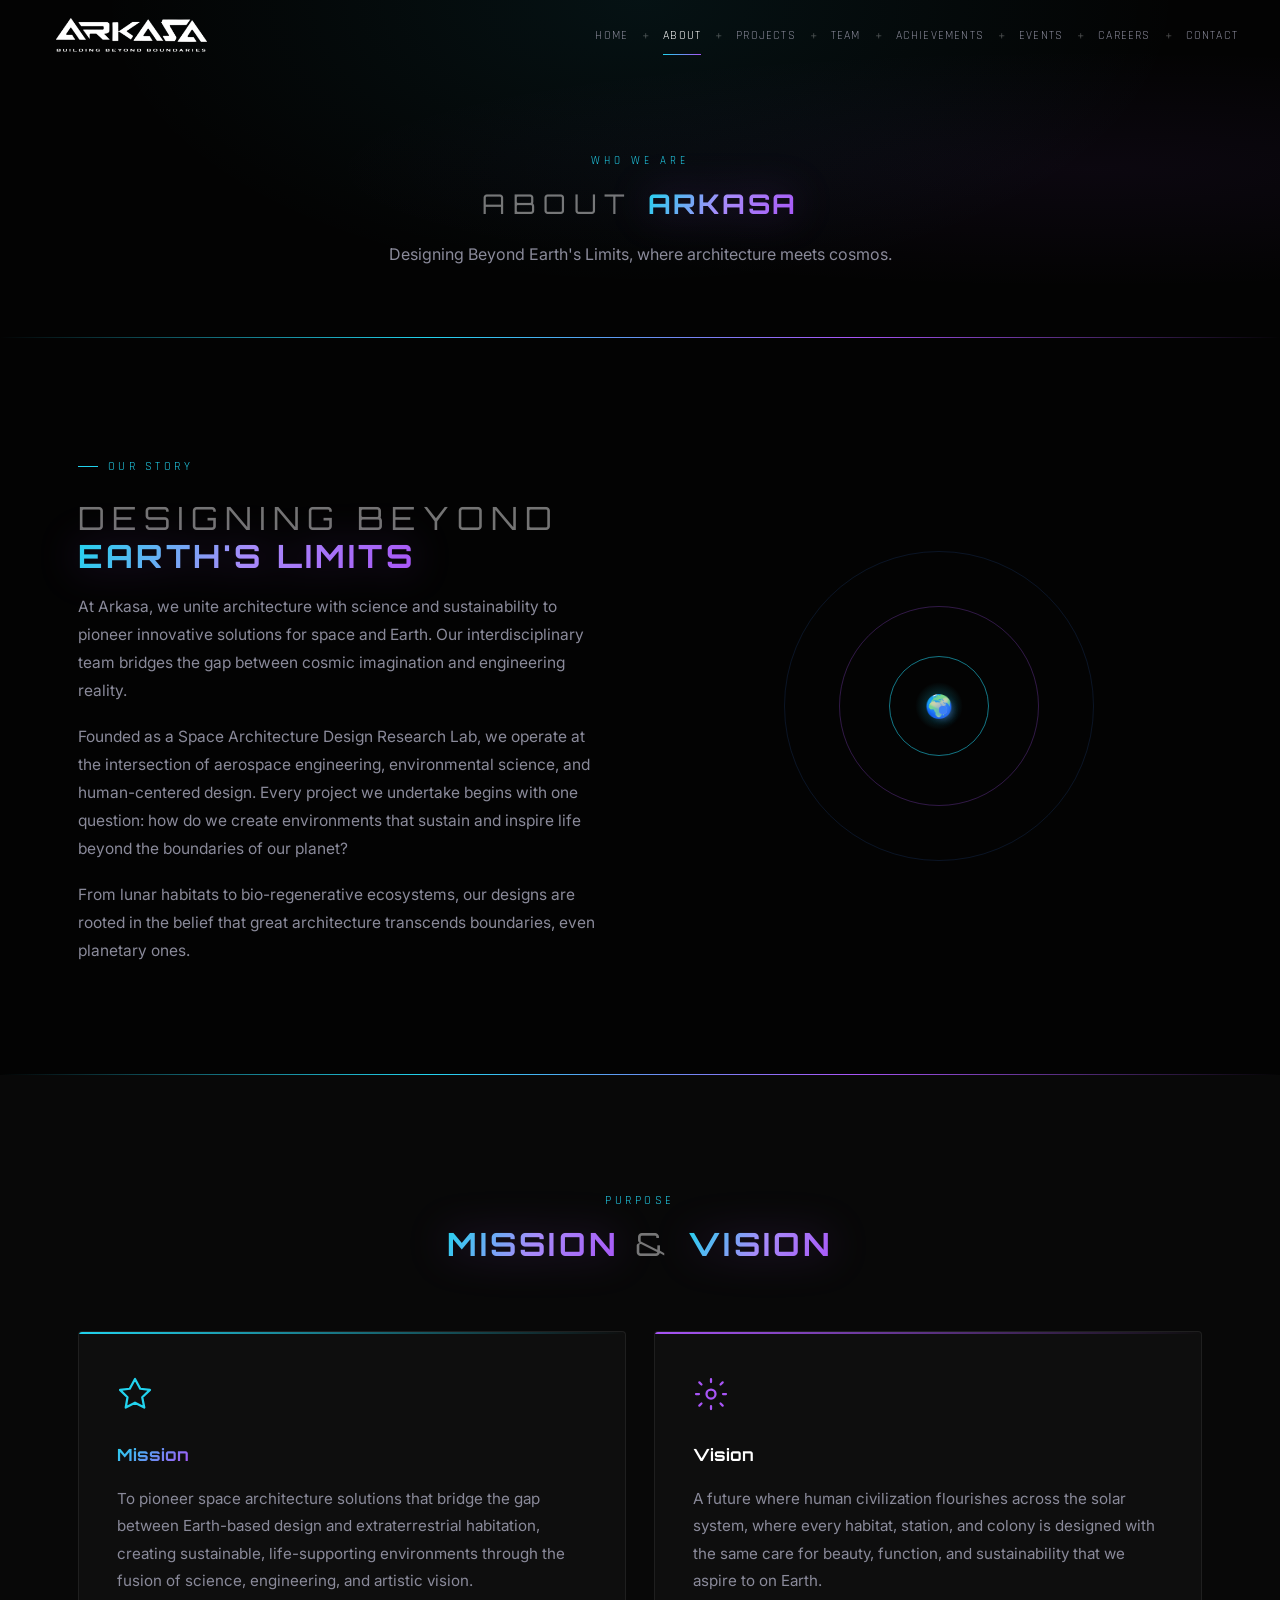
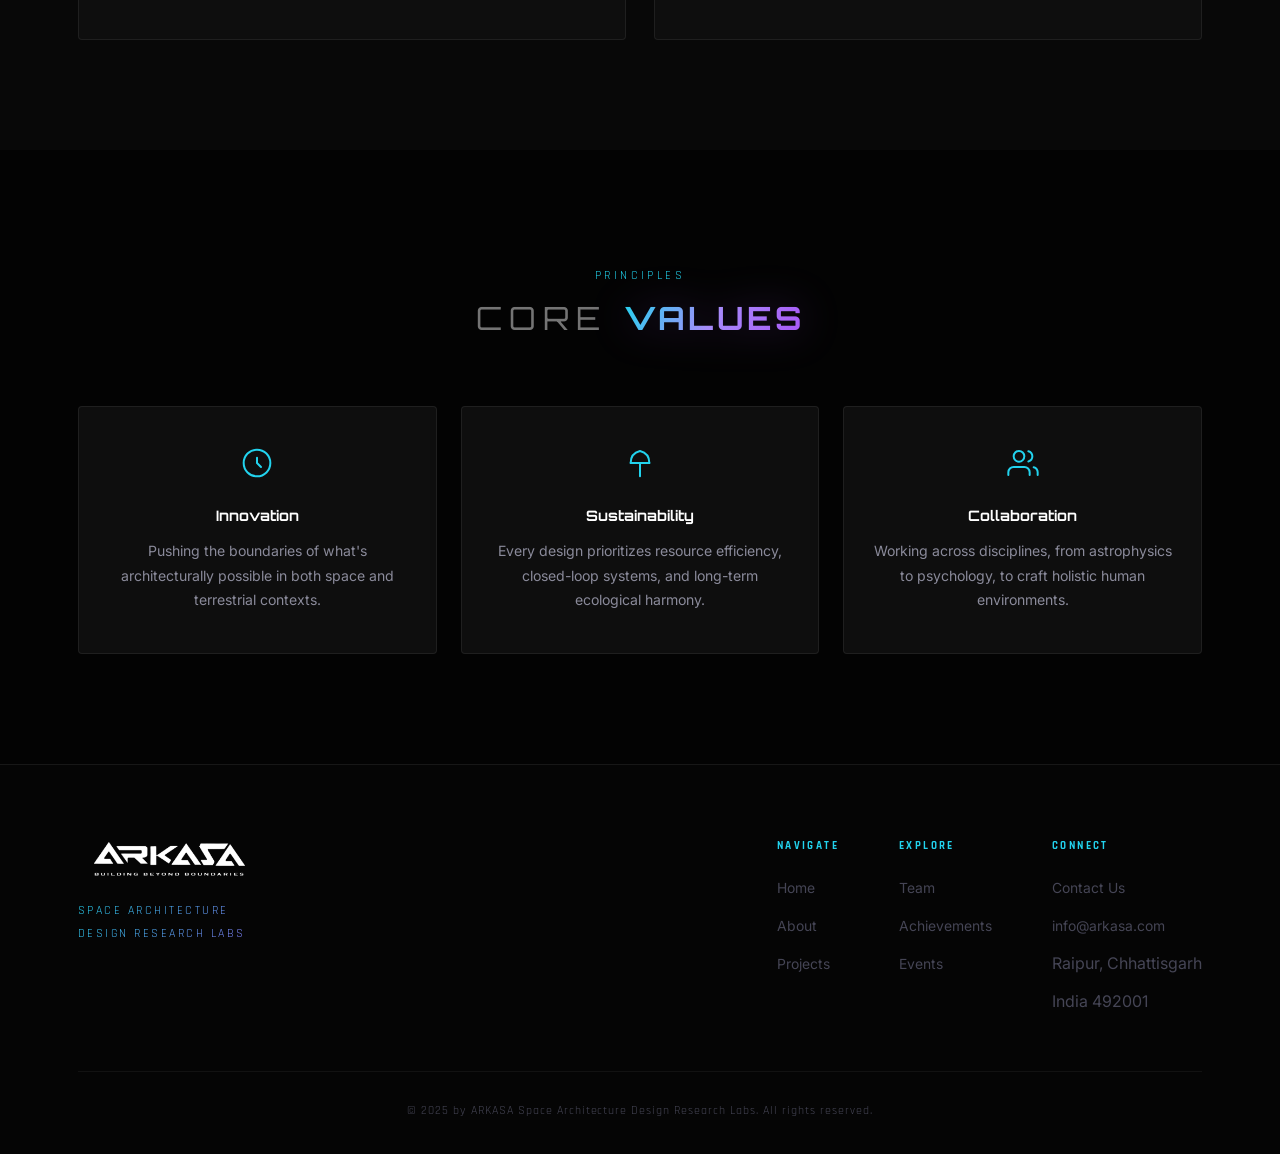
==== commit fb459b73: "Add files via upload" ====
--- a/about.html
+++ b/about.html
@@ -2,7 +2,7 @@
 <html lang="en">
 <head>
   <meta charset="UTF-8"/><meta name="viewport" content="width=device-width,initial-scale=1.0"/>
-  <title>About — ARKASA</title>
+  <title>About, ARKASA</title>
   <link rel="preconnect" href="https://fonts.googleapis.com"/>
   <link rel="preconnect" href="https://fonts.gstatic.com" crossorigin/>
   <link href="https://fonts.googleapis.com/css2?family=Orbitron:wght@400;600;700;900&family=Inter:wght@300;400;500;600&family=Rajdhani:wght@300;400;500;600&display=swap" rel="stylesheet"/>
@@ -31,7 +31,7 @@
   <div class="page-hero-content">
     <span class="page-hero-lbl">Who We Are</span>
     <h1 class="page-hero-title">About <span class="grad-text">Arkasa</span></h1>
-    <p class="page-hero-sub">Designing Beyond Earth's Limits — where architecture meets cosmos.</p>
+    <p class="page-hero-sub">Designing Beyond Earth's Limits, where architecture meets cosmos.</p>
   </div>
 </div>
 
@@ -67,13 +67,13 @@
   <div class="container">
     <div class="section-header reveal">
       <span class="section-label">Purpose</span>
-      <h2 class="section-title">Mission &amp; <span class="grad-text">Vision</span></h2>
+      <h2 class="section-title"><span class="grad-text">Mission</span> &amp; <span class="grad-text">Vision</span></h2>
     </div>
     <div class="mv-grid reveal">
       <div style="background:var(--bg-card);border:1px solid var(--border);border-radius:4px;padding:44px 38px;position:relative;overflow:hidden;">
         <div style="position:absolute;top:0;left:0;right:0;height:2px;background:linear-gradient(90deg,var(--cyan),transparent);"></div>
         <div style="margin-bottom:20px;"><svg width="36" height="36" viewBox="0 0 24 24" fill="none" stroke="#22d3ee" stroke-width="1.5" stroke-linecap="round" stroke-linejoin="round"><path d="M12 2L8.5 8.5 2 9.27l5 4.87-1.18 6.88L12 17.77l6.18 3.25L16.82 14.14 22 9.27l-6.5-.77z"/></svg></div>
-        <h3 style="font-family:'Orbitron',sans-serif;font-size:1.05rem;font-weight:700;color:#fff;margin-bottom:16px;">Mission</h3>
+        <h3 style="font-family:'Orbitron',sans-serif;font-size:1.05rem;font-weight:700;margin-bottom:16px;"><span class="grad-text">Mission</span></h3>
         <p style="color:var(--text-muted);font-size:.95rem;line-height:1.8;">To pioneer space architecture solutions that bridge the gap between Earth-based design and extraterrestrial habitation, creating sustainable, life-supporting environments through the fusion of science, engineering, and artistic vision.</p>
       </div>
       <div style="background:var(--bg-card);border:1px solid var(--border);border-radius:4px;padding:44px 38px;position:relative;overflow:hidden;">
--- a/styles.css
+++ b/styles.css
@@ -123,6 +123,7 @@
 .moon-3d-wrap{position:relative;display:flex;align-items:center;justify-content:center;width:min(540px,50vw);height:min(540px,50vw);}
 .moon-3d{width:100%;height:100%;object-fit:cover;-webkit-mask-image:radial-gradient(circle, black 55%, transparent 70%);mask-image:radial-gradient(circle, black 55%, transparent 70%);filter:drop-shadow(0 0 40px rgba(168,85,247,.55)) drop-shadow(0 0 80px rgba(34,211,238,.25)) drop-shadow(0 0 120px rgba(168,85,247,.2));}
 .moon-glow{position:absolute;inset:-20%;border-radius:50%;background:radial-gradient(circle, rgba(168,85,247,.1) 0%, rgba(34,211,238,.05) 40%, transparent 65%);animation:moonGlowPulse 4s ease-in-out infinite;pointer-events:none;}
+@keyframes moonFloat{0%,100%{transform:translateY(0px);}50%{transform:translateY(-20px);}}
 @keyframes moonSpin{from{transform:rotate(0deg);}to{transform:rotate(360deg);}}
 @keyframes moonGlowPulse{0%,100%{opacity:.7;transform:scale(1);}50%{opacity:1;transform:scale(1.06);}}
 .scroll-line{width:1px;height:56px;background:linear-gradient(to bottom,var(--cyan),transparent);animation:pulse-line 2.2s ease infinite;}
@@ -478,7 +479,7 @@
 .footer{background:#050505;border-top:1px solid rgba(255,255,255,.07);padding:72px 0 max(32px,env(safe-area-inset-bottom));}
 .footer-inner{display:flex;gap:80px;margin-bottom:56px;}
 .footer-brand{flex:1;max-width:260px;}
-.footer-logo{height:46px;object-fit:contain;margin-bottom:16px;}
+.footer-logo{height:46px;object-fit:contain;object-position:left center;margin-bottom:16px;margin-left:-8px;}
 .footer-tagline{font-family:var(--font-a);font-size:.78rem;letter-spacing:.2em;text-transform:uppercase;background:var(--nebula);-webkit-background-clip:text;-webkit-text-fill-color:transparent;background-clip:text;line-height:1.8;}
 .footer-cols{display:flex;gap:60px;flex:1;justify-content:flex-end;}
 .footer-col h4{font-family:var(--font-a);font-size:.68rem;letter-spacing:.22em;text-transform:uppercase;color:var(--cyan);margin-bottom:18px;}
@@ -703,6 +704,17 @@
 /* ── Focus visible outline ── */
 :focus-visible{outline:2px solid var(--cyan);outline-offset:3px;border-radius:2px;}
 
+/* ── Touch / pointer:coarse devices — disable sticky hover transforms ── */
+@media(hover:none) and (pointer:coarse){
+  .r-card:hover,.p-card:hover,.tm-card:hover,.ev-card:hover,.aff-card:hover,.adv-card:hover{
+    transform:none !important;box-shadow:none !important;border-color:var(--border) !important;
+  }
+  .btn-primary:hover{box-shadow:none !important;transform:none !important;filter:none !important;}
+  .btn-outline:hover{box-shadow:none !important;transform:none !important;}
+  .collab-logo:hover{opacity:.7 !important;transform:none !important;}
+  .award-card:hover,.contrib-card:hover{transform:none !important;box-shadow:none !important;border-color:var(--border) !important;}
+}
+
 /* ── Respect prefers-reduced-motion ── */
 @media(prefers-reduced-motion:reduce){
   *,*::before,*::after{animation-duration:.01ms !important;animation-iteration-count:1 !important;transition-duration:.01ms !important;}
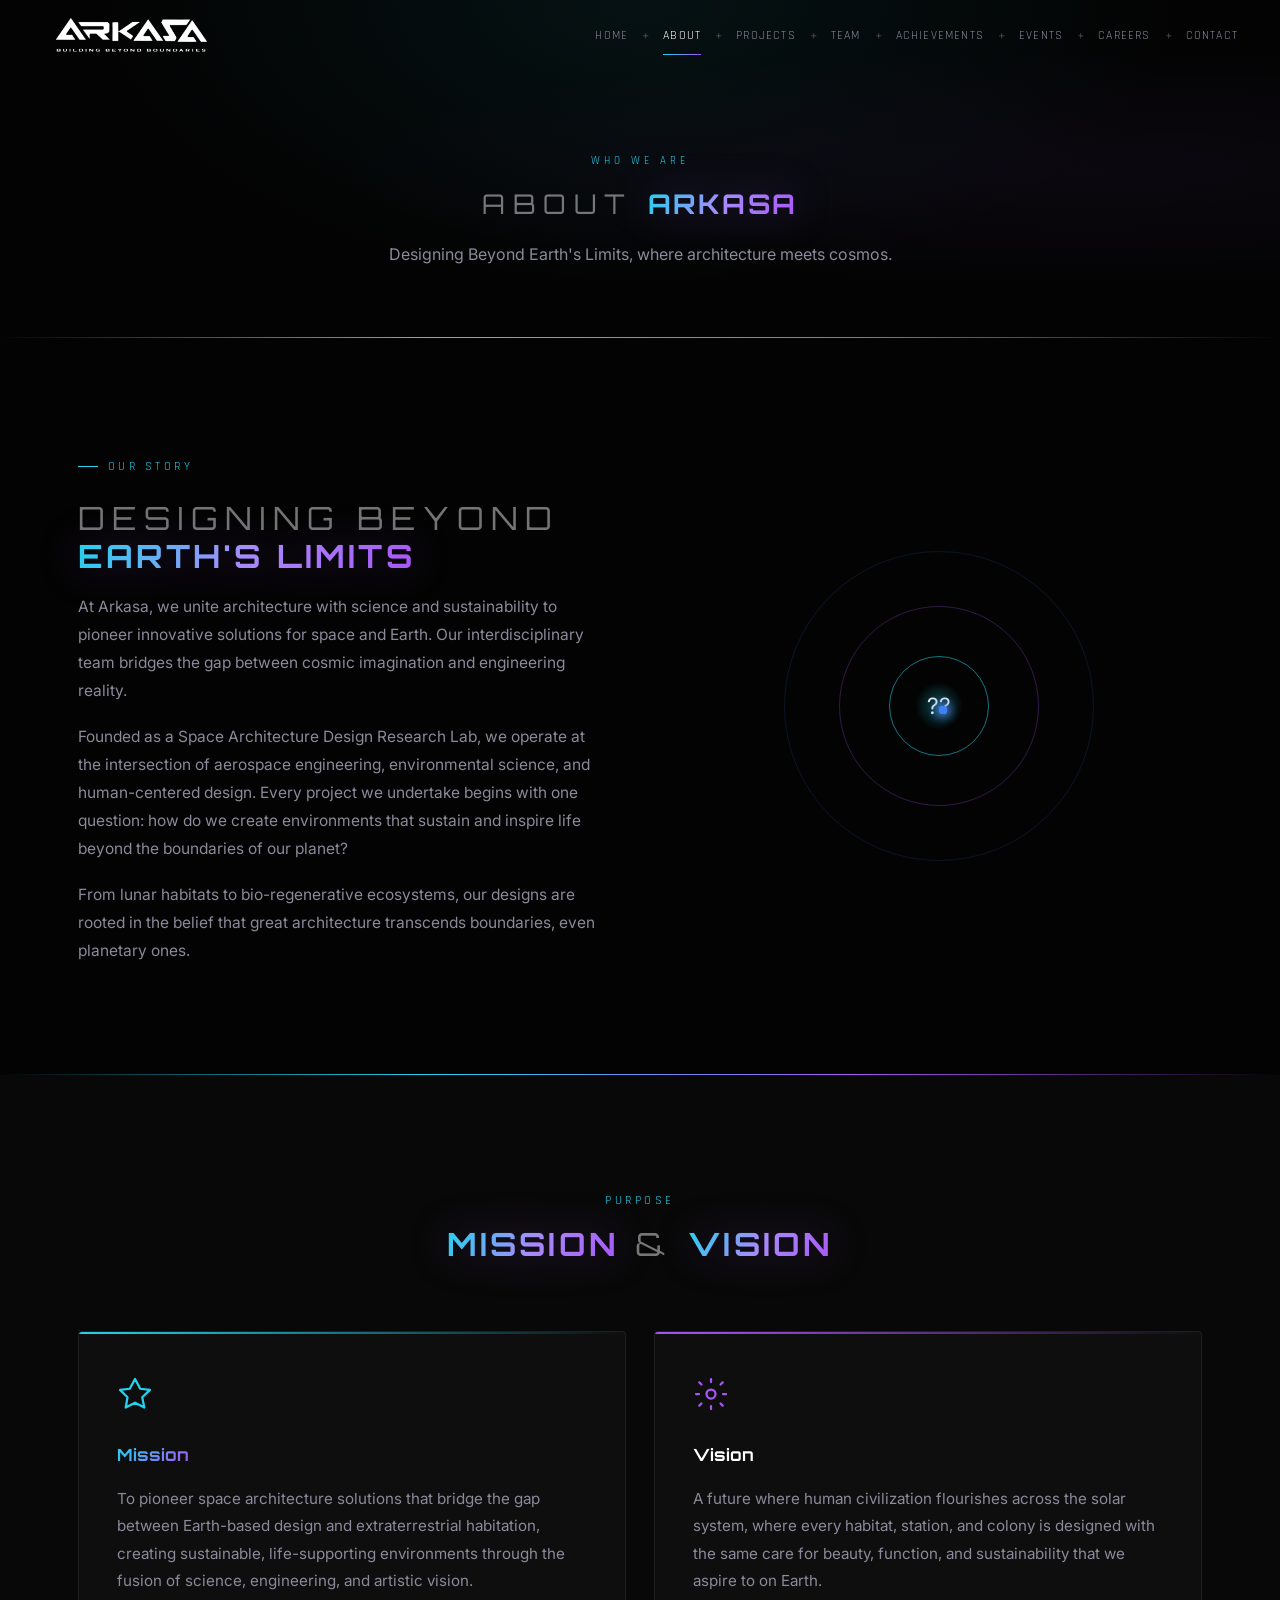
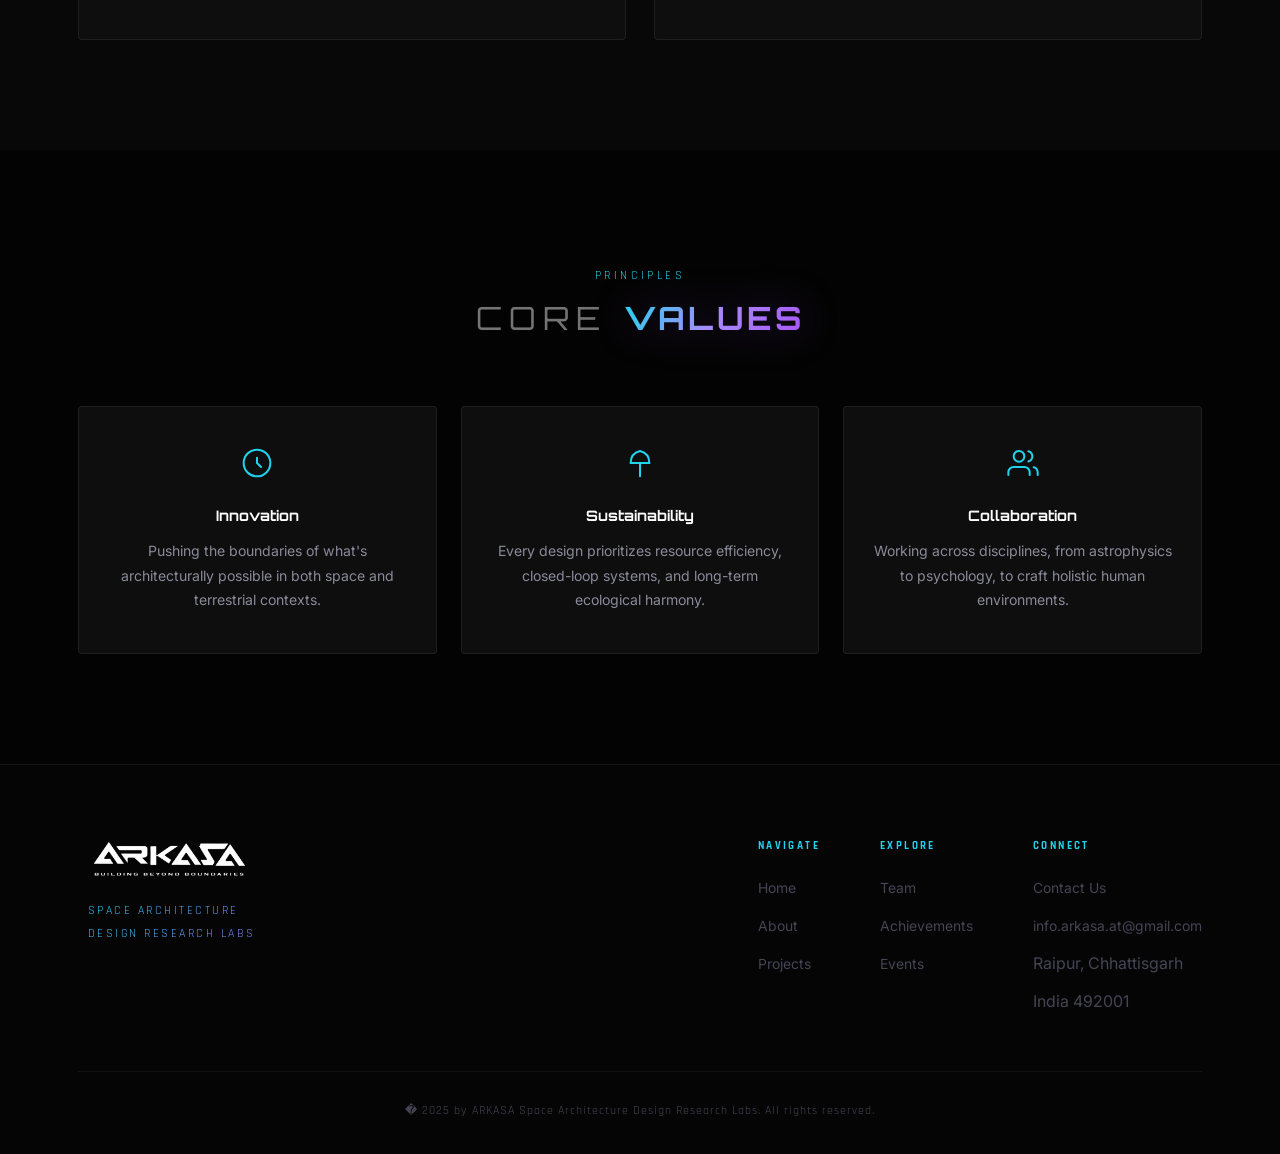
==== commit 4c2b0b35: "Add files via upload" ====
--- a/about.html
+++ b/about.html
@@ -1,4 +1,4 @@
-﻿<!DOCTYPE html>
+<!DOCTYPE html>
 <html lang="en">
 <head>
   <meta charset="UTF-8"/><meta name="viewport" content="width=device-width,initial-scale=1.0"/>
@@ -52,7 +52,7 @@
         <div class="orbit orbit-1"></div>
         <div class="orbit orbit-2"></div>
         <div class="orbit orbit-3"></div>
-        <div class="orbit-core">🌍</div>
+        <div class="orbit-core">??</div>
         <div class="orbit-dot dot-c"></div>
         <div class="orbit-dot dot-v"></div>
         <div class="orbit-dot dot-b"></div>
@@ -123,12 +123,13 @@
       <div class="footer-cols">
         <div class="footer-col"><h4>Navigate</h4><ul><li><a href="index.html">Home</a></li><li><a href="about.html">About</a></li><li><a href="projects.html">Projects</a></li></ul></div>
         <div class="footer-col"><h4>Explore</h4><ul><li><a href="team.html">Team</a></li><li><a href="achievements.html">Achievements</a></li><li><a href="events.html">Events</a></li></ul></div>
-        <div class="footer-col"><h4>Connect</h4><ul><li><a href="contact.html">Contact Us</a></li><li><a href="mailto:info@arkasa.com">info@arkasa.com</a></li><li><span style="color:var(--text-dim)">Raipur, Chhattisgarh</span></li><li><span style="color:var(--text-dim)">India 492001</span></li></ul></div>
+        <div class="footer-col"><h4>Connect</h4><ul><li><a href="contact.html">Contact Us</a></li><li><a href="mailto:info.arkasa.at@gmail.com">info.arkasa.at@gmail.com</a></li><li><span style="color:var(--text-dim)">Raipur, Chhattisgarh</span></li><li><span style="color:var(--text-dim)">India 492001</span></li></ul></div>
       </div>
     </div>
-    <div class="footer-bottom">© 2025 by ARKASA Space Architecture Design Research Labs. All rights reserved.</div>
+    <div class="footer-bottom">� 2025 by ARKASA Space Architecture Design Research Labs. All rights reserved.</div>
   </div>
 </footer>
 <script src="script.js"></script>
 </body>
 </html>
+
--- a/styles.css
+++ b/styles.css
@@ -44,6 +44,7 @@
 ::-webkit-scrollbar-thumb{background:linear-gradient(var(--cyan),var(--violet));border-radius:3px;}
 .container{width:100%;max-width:1180px;margin:0 auto;padding:0 28px;}
 .section{padding:110px 0;position:relative;}
+.r-card,.p-card,.tm-card,.ev-card,.aff-card,.adv-card,.footer-col{min-width:0;}
 .grad-text{background:var(--nebula);-webkit-background-clip:text;-webkit-text-fill-color:transparent;background-clip:text;}
 .nebula-line{height:1px;background:linear-gradient(90deg,transparent,var(--cyan),var(--violet),transparent);}
 
@@ -103,21 +104,21 @@
 .page-hero-sub{color:var(--text-muted);font-size:1rem;max-width:520px;margin:0 auto;line-height:1.75;}
 
 /* ── HERO (index only) ── */
-.hero{position:relative;height:100vh;height:100svh;min-height:600px;display:grid;grid-template-columns:1fr 1fr;align-items:center;overflow:hidden;}
+.hero{position:relative;height:100vh;height:100svh;min-height:600px;display:grid;grid-template-columns:1fr;align-items:center;overflow:hidden;}
 #starCanvas{position:absolute;inset:0;width:100%;height:100%;}
 .hero-nebula{position:absolute;inset:0;background:radial-gradient(ellipse 60% 80% at 0% 50%,rgba(168,85,247,.13) 0%,transparent 60%),radial-gradient(ellipse at 30% 30%,rgba(34,211,238,.09) 0%,transparent 50%),radial-gradient(ellipse at 20% 80%,rgba(59,130,246,.07) 0%,transparent 45%),rgba(3,3,3,.45);}
-.hero-content{position:relative;z-index:2;text-align:left;max-width:680px;padding:0 0 0 64px;margin-left:0;}
+.hero-content{position:relative;z-index:2;text-align:center;max-width:760px;padding:0 28px;margin:0 auto;}
 .hero-eyebrow{font-family:var(--font-a);font-size:.68rem;letter-spacing:.38em;text-transform:uppercase;color:var(--cyan);margin-bottom:24px;opacity:0;animation:fadeUp .8s .3s forwards;display:flex;align-items:center;justify-content:flex-start;gap:14px;}
 .hero-eyebrow::before{content:'';width:40px;height:1px;background:linear-gradient(90deg,transparent,var(--cyan));}
 .hero-eyebrow::after{display:none;}
-.hero-title{font-family:var(--font-d);line-height:1.15;color:#fff;margin-bottom:28px;opacity:0;animation:fadeUp .9s .5s forwards;display:flex;flex-direction:column;align-items:flex-start;gap:2px;}
-.hero-line{display:flex;align-items:baseline;}
+.hero-title{font-family:var(--font-d);line-height:1.15;color:#fff;margin-bottom:28px;opacity:0;animation:fadeUp .9s .5s forwards;display:flex;flex-direction:column;align-items:center;gap:2px;}
+.hero-line{display:flex;align-items:baseline;justify-content:center;}
 .hero-line:first-child{margin-left:0;}
 .hero-line:last-child{margin-left:0;}
-.hero-dim-word{font-size:clamp(1.5rem,2.8vw,2.2rem);font-weight:200;letter-spacing:.32em;color:rgba(255,255,255,0.5);text-transform:uppercase;display:inline-block;width:7.2ch;}
-.hero-grad-word{font-size:clamp(1.5rem,2.8vw,2.2rem);font-weight:700;background:linear-gradient(120deg,#22d3ee 0%,#a78bfa 50%,#a855f7 100%);-webkit-background-clip:text;-webkit-text-fill-color:transparent;background-clip:text;filter:drop-shadow(0 0 20px rgba(168,85,247,.3));letter-spacing:.1em;text-transform:uppercase;}
-.hero-sub{font-size:1rem;color:var(--text-muted);margin-bottom:48px;line-height:1.8;opacity:0;animation:fadeUp .9s .7s forwards;}
-.hero-btns{display:flex;gap:16px;justify-content:flex-start;flex-wrap:wrap;opacity:0;animation:fadeUp .9s .9s forwards;}
+.hero-dim-word{font-size:clamp(1.6rem,3vw,2.35rem);font-weight:200;letter-spacing:.32em;color:rgba(255,255,255,0.5);text-transform:uppercase;display:inline-block;}
+.hero-grad-word{font-size:clamp(1.6rem,3vw,2.35rem);font-weight:700;background:linear-gradient(120deg,#22d3ee 0%,#a78bfa 50%,#a855f7 100%);-webkit-background-clip:text;-webkit-text-fill-color:transparent;background-clip:text;filter:drop-shadow(0 0 20px rgba(168,85,247,.3));letter-spacing:.1em;text-transform:uppercase;}
+.hero-sub{font-size:1.08rem;color:var(--text-muted);margin:0 auto 48px;line-height:1.8;max-width:820px;opacity:0;animation:fadeUp .9s .7s forwards;}
+.hero-btns{display:flex;gap:16px;justify-content:center;flex-wrap:wrap;opacity:0;animation:fadeUp .9s .9s forwards;}
 .hero-scroll{position:absolute;bottom:38px;left:50%;transform:translateX(-50%);display:flex;flex-direction:column;align-items:center;gap:10px;color:rgba(255,255,255,0.6);font-family:var(--font-a);font-size:.68rem;letter-spacing:.28em;text-transform:uppercase;z-index:2;opacity:0;animation:fadeIn 1s 1.2s forwards;}
 .hero-img-wrap{position:relative;height:100%;display:flex;align-items:center;justify-content:center;padding:60px 4vw 60px 0;}
 .moon-3d-wrap{position:relative;display:flex;align-items:center;justify-content:center;width:min(540px,50vw);height:min(540px,50vw);}
@@ -336,10 +337,12 @@
 .aff-card:hover{transform:translateY(-6px);border-color:rgba(34,211,238,.35);box-shadow:var(--glow-c);}
 .aff-logo{height:90px;display:flex;align-items:center;justify-content:center;margin:0 auto 28px;}
 .aff-logo img{max-height:90px;max-width:220px;object-fit:contain;}
-.collab-strip{display:flex;flex-wrap:wrap;gap:48px;justify-content:center;align-items:center;padding:16px 0;}
-.collab-logo{display:flex;align-items:center;justify-content:center;opacity:.7;transition:opacity var(--t),transform var(--t);}
+.collab-strip{display:flex;flex-wrap:nowrap;gap:48px;justify-content:flex-start;align-items:center;padding:16px clamp(8px,2vw,16px);overflow-x:auto;overflow-y:hidden;-webkit-overflow-scrolling:touch;scroll-snap-type:x proximity;}
+.collab-strip::-webkit-scrollbar{height:0;}
+.collab-logo{display:flex;align-items:center;justify-content:center;opacity:.7;transition:opacity var(--t),transform var(--t);flex:0 0 auto;scroll-snap-align:center;}
 .collab-logo:hover{opacity:1;transform:scale(1.08);}
 .collab-logo img{max-height:80px;max-width:180px;object-fit:contain;filter:grayscale(100%) brightness(1.6);transition:filter var(--t);}
+.collab-logo-syslunar img{max-width:clamp(180px,26vw,320px);max-height:clamp(54px,8vw,96px);}
 .collab-logo:hover img{filter:grayscale(0%) brightness(1);}
 .aff-name{font-family:var(--font-d);font-size:.82rem;font-weight:700;color:#fff;margin-bottom:10px;letter-spacing:.06em;}
 .aff-role{font-family:var(--font-a);font-size:.78rem;letter-spacing:.14em;text-transform:uppercase;color:var(--cyan);}
@@ -480,7 +483,7 @@
 .footer-inner{display:flex;gap:80px;margin-bottom:56px;}
 .footer-brand{flex:1;max-width:260px;}
 .footer-logo{height:46px;object-fit:contain;object-position:left center;margin-bottom:16px;margin-left:-8px;}
-.footer-tagline{font-family:var(--font-a);font-size:.78rem;letter-spacing:.2em;text-transform:uppercase;background:var(--nebula);-webkit-background-clip:text;-webkit-text-fill-color:transparent;background-clip:text;line-height:1.8;}
+.footer-tagline{font-family:var(--font-a);font-size:.78rem;letter-spacing:.2em;text-transform:uppercase;background:var(--nebula);-webkit-background-clip:text;-webkit-text-fill-color:transparent;background-clip:text;line-height:1.8;margin-left:10px;}
 .footer-cols{display:flex;gap:60px;flex:1;justify-content:flex-end;}
 .footer-col h4{font-family:var(--font-a);font-size:.68rem;letter-spacing:.22em;text-transform:uppercase;color:var(--cyan);margin-bottom:18px;}
 .footer-col ul{display:flex;flex-direction:column;gap:11px;}
@@ -506,7 +509,7 @@
   .portfolio-grid{grid-template-columns:1fr 1fr;}
   .about-grid{gap:50px;}
   .p-gfx{height:190px;}
-  .hero{grid-template-columns:55% 45%;}
+  .hero{grid-template-columns:1fr;}
   .footer-inner{gap:48px;}
 }
 
@@ -584,7 +587,9 @@
   /* Typography */
   .section-title{letter-spacing:.06em;font-size:clamp(1.1rem,5vw,1.5rem);}
   .page-hero-title{letter-spacing:.06em;font-size:clamp(1rem,5vw,1.4rem);}
-  .hero-sub{font-size:.92rem;margin-bottom:36px;}
+  .hero-sub{font-size:.98rem;margin-bottom:36px;}
+  .hero-dim-word{letter-spacing:.22em;}
+  .hero-grad-word{letter-spacing:.06em;}
 
   /* Grids */
   .portfolio-grid{grid-template-columns:1fr;}
@@ -629,6 +634,8 @@
   .hero-content{padding:0 20px;}
   .hero-title{font-size:clamp(1rem,7vw,2rem);}
   .hero-dim-word,.hero-grad-word{font-size:clamp(.9rem,4.5vw,1.2rem);}
+  .hero-dim-word{letter-spacing:.16em;}
+  .hero-grad-word{letter-spacing:.05em;}
   .hero-btns .btn{width:100%;}
 
   /* Stats */
@@ -678,7 +685,9 @@
   .page-hero-content{padding:24px 16px 0;}
   .hero-eyebrow{font-size:.6rem;letter-spacing:.18em;}
   .hero-dim-word,.hero-grad-word{font-size:clamp(.8rem,3.8vw,.98rem);}
-  .hero-sub{font-size:.84rem;}
+  .hero-dim-word{letter-spacing:.12em;}
+  .hero-grad-word{letter-spacing:.04em;}
+  .hero-sub{font-size:.9rem;}
   .btn{padding:11px 18px;font-size:.8rem;}
   .section-title{font-size:clamp(1rem,5vw,1.3rem);letter-spacing:.03em;}
   .page-hero-title{font-size:clamp(.95rem,4.8vw,1.3rem);letter-spacing:.03em;}
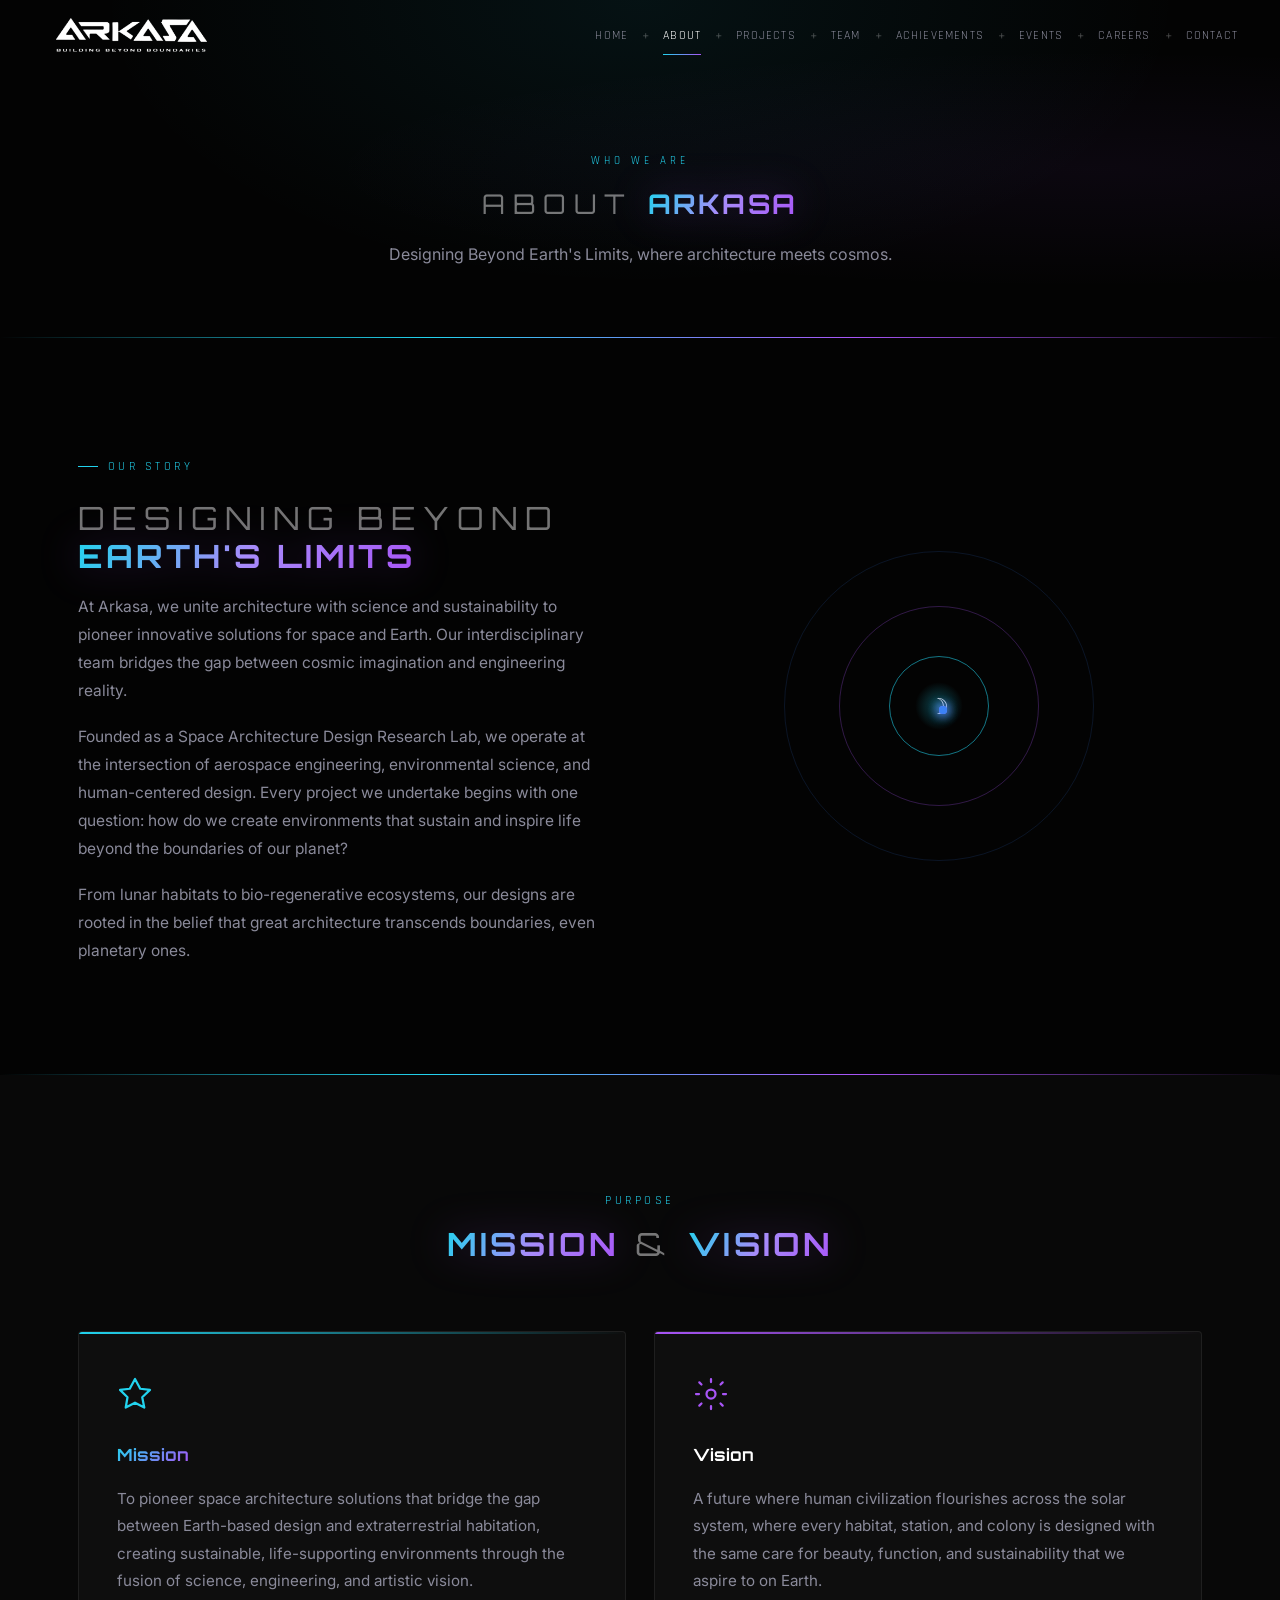
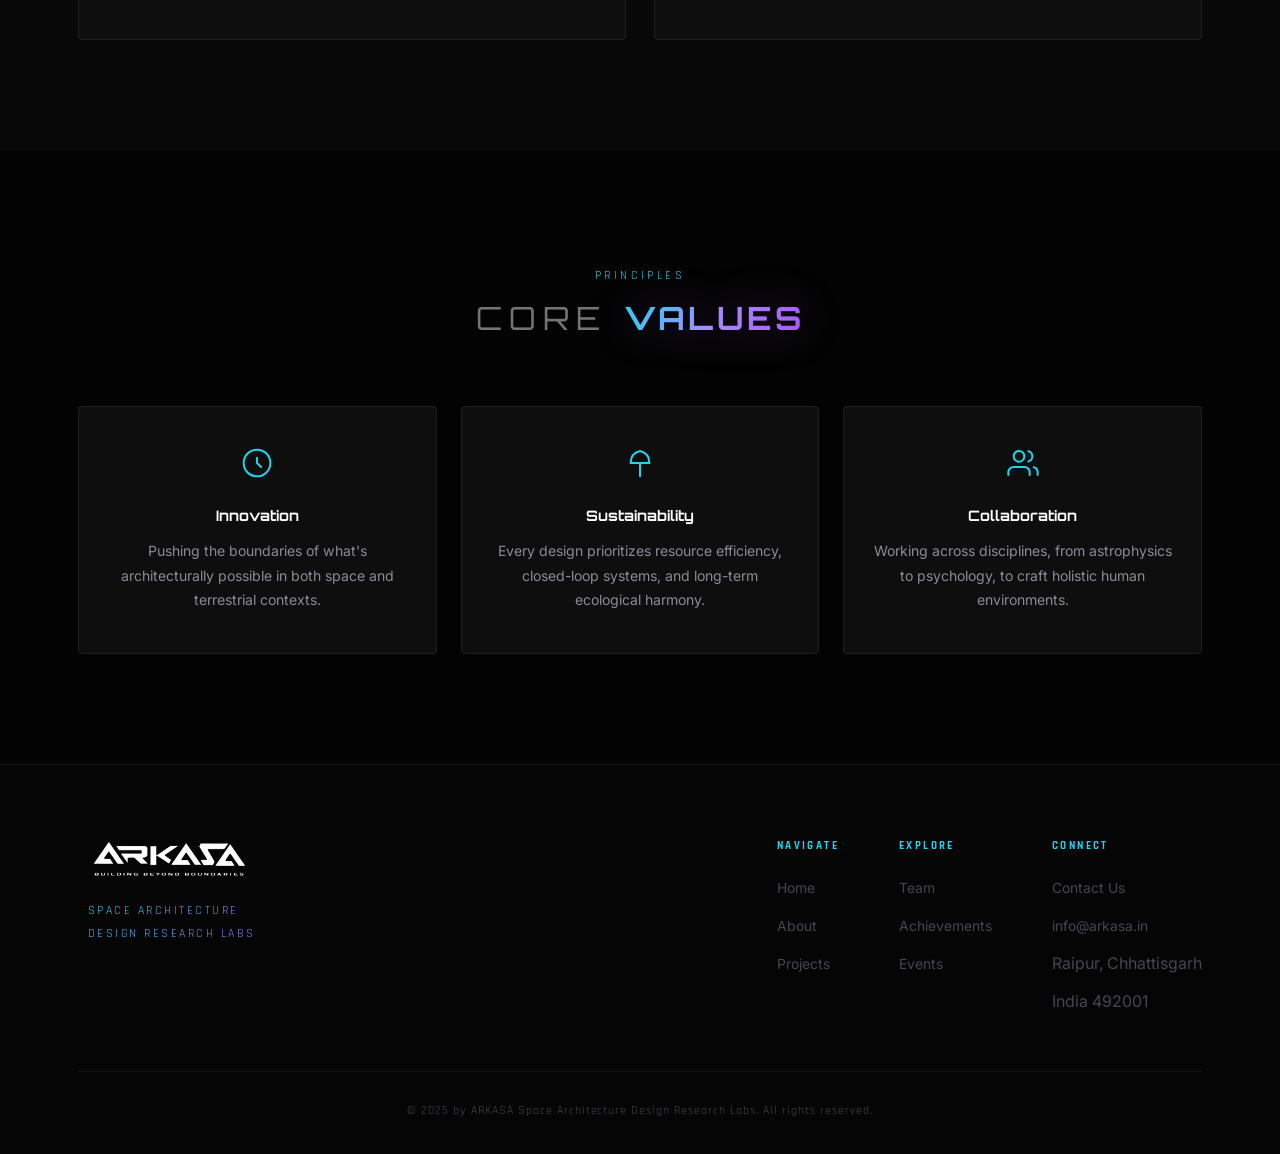
==== commit b6eef70a: "Add files via upload" ====
--- a/about.html
+++ b/about.html
@@ -52,7 +52,7 @@
         <div class="orbit orbit-1"></div>
         <div class="orbit orbit-2"></div>
         <div class="orbit orbit-3"></div>
-        <div class="orbit-core">??</div>
+        <div class="orbit-core">&#9789;</div>
         <div class="orbit-dot dot-c"></div>
         <div class="orbit-dot dot-v"></div>
         <div class="orbit-dot dot-b"></div>
@@ -123,10 +123,10 @@
       <div class="footer-cols">
         <div class="footer-col"><h4>Navigate</h4><ul><li><a href="index.html">Home</a></li><li><a href="about.html">About</a></li><li><a href="projects.html">Projects</a></li></ul></div>
         <div class="footer-col"><h4>Explore</h4><ul><li><a href="team.html">Team</a></li><li><a href="achievements.html">Achievements</a></li><li><a href="events.html">Events</a></li></ul></div>
-        <div class="footer-col"><h4>Connect</h4><ul><li><a href="contact.html">Contact Us</a></li><li><a href="mailto:info.arkasa.at@gmail.com">info.arkasa.at@gmail.com</a></li><li><span style="color:var(--text-dim)">Raipur, Chhattisgarh</span></li><li><span style="color:var(--text-dim)">India 492001</span></li></ul></div>
+        <div class="footer-col"><h4>Connect</h4><ul><li><a href="contact.html">Contact Us</a></li><li><a href="mailto:info@arkasa.in">info@arkasa.in</a></li><li><span style="color:var(--text-dim)">Raipur, Chhattisgarh</span></li><li><span style="color:var(--text-dim)">India 492001</span></li></ul></div>
       </div>
     </div>
-    <div class="footer-bottom">� 2025 by ARKASA Space Architecture Design Research Labs. All rights reserved.</div>
+    <div class="footer-bottom">&#169; 2025 by ARKASA Space Architecture Design Research Labs. All rights reserved.</div>
   </div>
 </footer>
 <script src="script.js"></script>
--- a/styles.css
+++ b/styles.css
@@ -31,6 +31,7 @@
 *,*::before,*::after{box-sizing:border-box;margin:0;padding:0;}
 html{scroll-behavior:smooth;-webkit-text-size-adjust:100%;}
 body{background:var(--bg);color:var(--text);font-family:var(--font-b);line-height:1.7;overflow-x:hidden;word-break:break-word;overflow-wrap:break-word;}
+body.splash-active{overflow:hidden;}
 a{color:inherit;text-decoration:none;}
 ul{list-style:none;}
 img{max-width:100%;display:block;height:auto;}
@@ -47,6 +48,26 @@
 .r-card,.p-card,.tm-card,.ev-card,.aff-card,.adv-card,.footer-col{min-width:0;}
 .grad-text{background:var(--nebula);-webkit-background-clip:text;-webkit-text-fill-color:transparent;background-clip:text;}
 .nebula-line{height:1px;background:linear-gradient(90deg,transparent,var(--cyan),var(--violet),transparent);}
+
+/* Startup splash (index) */
+.startup-splash{position:fixed;inset:0;z-index:2000;display:none;place-items:center;background:radial-gradient(circle at 20% 20%,rgba(34,211,238,.12) 0%,transparent 38%),radial-gradient(circle at 80% 75%,rgba(168,85,247,.14) 0%,transparent 42%),radial-gradient(circle at 50% 50%,rgba(255,255,255,.03) 0%,transparent 24%),#000;transition:opacity .9s var(--ease),visibility .9s var(--ease);}
+body.splash-active .startup-splash{display:grid;}
+.startup-splash.is-ending{opacity:0;visibility:hidden;}
+.startup-splash-inner{width:min(980px,100%);min-height:320px;padding:20px 28px;position:relative;display:flex;flex-direction:column;align-items:center;justify-content:center;gap:6px;height:100svh;text-align:center;}
+.startup-line,.startup-brand,.startup-subline{position:relative;display:none;width:100%;text-align:center;opacity:0;transform:translateY(24px) scale(.98);filter:blur(10px);will-change:transform,opacity,filter;}
+.startup-brand{transform:none;margin:0;padding:0;}
+.startup-subline{font-size:clamp(.9rem,1.8vw,1.1rem);z-index:2100;transform:none;margin:0;padding:0;}
+.startup-subline.is-visible{opacity:1;filter:blur(0);transform:none;}
+.startup-line.is-visible,.startup-brand.is-visible,.startup-subline.is-visible{display:block;animation:splashLineIn 1.05s var(--ease) forwards;}
+.startup-line.is-hiding,.startup-brand.is-hiding,.startup-subline.is-hiding{display:block;animation:splashLineOut .55s var(--ease) forwards;}
+.startup-line{font-family:var(--font-d);font-size:clamp(1.2rem,3vw,1.95rem);font-weight:500;letter-spacing:.22em;text-transform:uppercase;color:rgba(255,255,255,.95);text-shadow:0 0 18px rgba(255,255,255,.08),0 0 34px rgba(34,211,238,.12);}
+.startup-brand{font-family:var(--font-d);font-size:clamp(2.3rem,6vw,4.2rem);font-weight:700;letter-spacing:.26em;line-height:1.1;background:linear-gradient(120deg,#7dd3fc 0%,#818cf8 35%,#a855f7 100%);-webkit-background-clip:text;-webkit-text-fill-color:transparent;background-clip:text;filter:drop-shadow(0 0 20px rgba(34,211,238,.2)) drop-shadow(0 0 48px rgba(168,85,247,.22));}
+.startup-subline{font-family:var(--font-a);font-size:clamp(.82rem,2.2vw,1.08rem);letter-spacing:.34em;text-transform:uppercase;color:rgba(226,232,240,.82);}
+
+/* Logo image sizing for startup splash */
+.startup-brand-image{display:block;margin:0 auto;max-width:720px;width:min(72%,640px);height:auto;filter:drop-shadow(0 0 18px rgba(34,211,238,.12)) drop-shadow(0 0 36px rgba(168,85,247,.08));}
+@keyframes splashLineIn{0%{opacity:0;transform:translateY(28px) scale(.96);filter:blur(10px);}50%{opacity:1;transform:translateY(0) scale(1);filter:blur(0);}100%{opacity:1;transform:translateY(0) scale(1);filter:blur(0);}}
+@keyframes splashLineOut{0%{opacity:1;transform:translateY(0) scale(1);filter:blur(0);}100%{opacity:0;transform:translateY(-24px) scale(1.02);filter:blur(12px);}}
 
 /* Labels & Headers */
 .section-label{display:inline-flex;align-items:center;gap:10px;font-family:var(--font-a);font-size:.72rem;letter-spacing:.3em;text-transform:uppercase;color:var(--cyan);margin-bottom:14px;}
@@ -106,6 +127,10 @@
 /* ── HERO (index only) ── */
 .hero{position:relative;height:100vh;height:100svh;min-height:600px;display:grid;grid-template-columns:1fr;align-items:center;overflow:hidden;}
 #starCanvas{position:absolute;inset:0;width:100%;height:100%;}
+.bg-star-canvas, #bgStarCanvas{position:fixed;inset:0;width:100%;height:100%;pointer-events:none;z-index:0;opacity:1;mix-blend-mode:screen;}
+
+/* Slightly raise hero layers above the background canvas */
+.hero, .hero-content, .hero-nebula{position:relative;z-index:2}
 .hero-nebula{position:absolute;inset:0;background:radial-gradient(ellipse 60% 80% at 0% 50%,rgba(168,85,247,.13) 0%,transparent 60%),radial-gradient(ellipse at 30% 30%,rgba(34,211,238,.09) 0%,transparent 50%),radial-gradient(ellipse at 20% 80%,rgba(59,130,246,.07) 0%,transparent 45%),rgba(3,3,3,.45);}
 .hero-content{position:relative;z-index:2;text-align:center;max-width:760px;padding:0 28px;margin:0 auto;}
 .hero-eyebrow{font-family:var(--font-a);font-size:.68rem;letter-spacing:.38em;text-transform:uppercase;color:var(--cyan);margin-bottom:24px;opacity:0;animation:fadeUp .8s .3s forwards;display:flex;align-items:center;justify-content:flex-start;gap:14px;}
@@ -154,15 +179,33 @@
 @keyframes od-b{from{transform:translate(-50%,-50%) rotate(240deg) translateX(155px);}to{transform:translate(-50%,-50%) rotate(600deg) translateX(155px);}}
 
 /* ── RESEARCH ── */
-.research-cards{display:grid;grid-template-columns:repeat(3,1fr);gap:28px;}
-.r-card{background:var(--bg-card);border:1px solid var(--border);border-radius:4px;padding:42px 36px;position:relative;overflow:hidden;transition:transform var(--t),border-color var(--t),box-shadow var(--t);}
+.research-cards{display:grid;grid-template-columns:repeat(4,minmax(180px,220px));justify-content:center;gap:20px;}
+.r-card{background:var(--bg-card);border:1px solid var(--border);border-radius:4px;padding:20px;position:relative;overflow:hidden;transition:transform var(--t),border-color var(--t),box-shadow var(--t);aspect-ratio:1/1;}
 .r-card::before{content:'';position:absolute;top:0;left:0;right:0;height:2px;background:linear-gradient(90deg,var(--cyan),var(--violet));transform:scaleX(0);transition:transform .4s;}
 .r-card:hover{transform:translateY(-7px);border-color:rgba(34,211,238,.3);box-shadow:0 24px 70px rgba(0,0,0,.55);}
 .r-card:hover::before{transform:scaleX(1);}
-.r-icon{font-size:2.4rem;margin-bottom:22px;display:block;}
-.r-num{position:absolute;top:30px;right:30px;font-family:var(--font-d);font-size:.62rem;letter-spacing:.18em;color:var(--text-dim);}
-.r-title{font-family:var(--font-d);font-size:1.05rem;font-weight:700;color:#fff;margin-bottom:14px;}
-.r-body{color:var(--text-muted);font-size:.9rem;line-height:1.75;margin-bottom:24px;}
+.r-toggle{width:100%;height:100%;padding:0;border:none;background:none;color:inherit;text-align:left;display:flex;flex-direction:column;justify-content:space-between;position:relative;z-index:2;transition:opacity .24s ease;min-height:auto;}
+.r-icon{font-size:2rem;display:block;}
+.r-num{position:absolute;top:0;right:0;font-family:var(--font-d);font-size:.62rem;letter-spacing:.18em;color:var(--text-dim);}
+.r-title{font-family:var(--font-d);font-size:1rem;font-weight:700;color:#fff;margin:16px 0 0;line-height:1.35;max-width:85%;}
+.r-open-label{font-family:var(--font-a);font-size:.68rem;letter-spacing:.2em;text-transform:uppercase;color:var(--cyan);opacity:.9;}
+.r-details{display:none;}
+.r-body{color:var(--text-muted);font-size:.82rem;line-height:1.6;margin-bottom:14px;}
+.r-tags{display:flex;flex-wrap:wrap;gap:8px;}
+.r-tags .tag{font-size:.58rem;padding:3px 9px;}
+
+.research-panel-backdrop{position:fixed;inset:0;background:rgba(0,0,0,.72);backdrop-filter:blur(8px);display:grid;place-items:center;z-index:1400;opacity:0;pointer-events:none;transition:opacity .28s ease;padding:24px;}
+.research-panel-backdrop.open{opacity:1;pointer-events:auto;}
+.research-panel{width:min(920px,100%);max-height:min(84vh,900px);overflow:auto;background:linear-gradient(160deg,#101010 0%,#090909 100%);border:1px solid rgba(34,211,238,.28);border-radius:8px;box-shadow:0 30px 100px rgba(0,0,0,.8),0 0 50px rgba(34,211,238,.12);padding:34px 34px 30px;position:relative;}
+.research-panel-head{display:flex;align-items:center;justify-content:space-between;gap:20px;padding-right:38px;}
+.research-panel-icon svg{width:44px;height:44px;display:block;}
+.research-panel-num{font-family:var(--font-d);font-size:.8rem;letter-spacing:.2em;color:var(--text-dim);}
+.research-panel-close{position:absolute;top:12px;right:12px;color:var(--text-dim);font-size:.9rem;line-height:1;padding:10px;min-height:auto;display:block;}
+.research-panel-close:hover{color:var(--cyan);}
+.research-panel-title{font-family:var(--font-d);font-size:clamp(1.2rem,2.8vw,1.9rem);font-weight:700;color:#fff;line-height:1.25;margin:18px 0 16px;}
+.research-panel-body{color:var(--text-muted);font-size:1rem;line-height:1.9;margin-bottom:20px;}
+.research-panel-tags{display:flex;flex-wrap:wrap;gap:10px;}
+.research-panel-tags .tag{font-size:.65rem;padding:5px 12px;}
 
 /* ── PORTFOLIO ── */
 .portfolio-grid{display:grid;grid-template-columns:repeat(3,1fr);gap:24px;}
@@ -243,6 +286,35 @@
   color:var(--cyan);
   backdrop-filter:blur(6px);
 }
+
+/* Responsive adjustments */
+@media (max-width: 900px) {
+  .hamburger{display:flex;}
+  .nav-links{display:none;position:fixed;top:var(--nav-h);right:0;height:calc(100% - var(--nav-h));width:260px;flex-direction:column;align-items:flex-start;padding:22px;background:linear-gradient(180deg,rgba(3,3,3,.98),rgba(3,3,3,.95));border-left:1px solid var(--border);gap:8px;z-index:1200;overflow:auto;}
+  .nav-links.open{display:flex;}
+  .nav-links li{width:100%;}
+  .nav-links a{display:block;padding:12px 8px;font-size:1rem;width:100%;}
+  .nav-container{padding:0 18px;height:var(--nav-h);}
+  .container{padding:0 18px;}
+}
+
+@media (max-width: 720px){
+  .research-cards{grid-template-columns:repeat(auto-fit,minmax(180px,1fr));gap:16px;}
+  .portfolio-grid{grid-template-columns:repeat(auto-fit,minmax(220px,1fr));gap:16px;}
+  .section{padding:60px 0;}
+  .hero{min-height:520px;min-height:52svh;}
+  .hero-content{padding:0 18px;}
+  .startup-brand{font-size:clamp(1.8rem,10vw,3.4rem);}
+  .startup-subline{font-size:clamp(.78rem,3.2vw,.98rem);letter-spacing:.28em;}
+  .startup-line{font-size:clamp(1rem,3.6vw,1.4rem);}
+}
+
+@media (max-width:480px){
+  .nav-links{width:100%;right:0;left:0;top:var(--nav-h);height:calc(100% - var(--nav-h));}
+  .hero{min-height:460px;}
+  .startup-brand{font-size:clamp(1.6rem,12vw,2.8rem);}
+  .startup-subline{font-size:clamp(.72rem,3.6vw,.9rem);}
+}
 .p-body{padding:26px;flex:1;display:flex;flex-direction:column;position:relative;z-index:3;}
 .p-num{font-family:var(--font-d);font-size:.58rem;letter-spacing:.22em;color:var(--text-dim);margin-bottom:10px;}
 .p-title{font-family:var(--font-d);font-size:.95rem;font-weight:700;color:#fff;margin-bottom:11px;line-height:1.3;}
@@ -313,22 +385,52 @@
 .tm-card{background:var(--bg-card);border:1px solid var(--border);border-radius:4px;overflow:hidden;transition:transform var(--t),border-color var(--t),box-shadow var(--t);text-align:center;}
 .tm-card:hover{transform:translateY(-8px);border-color:var(--cyan);box-shadow:var(--glow-c);}
 .tm-photo-wrap{position:relative;overflow:hidden;height:280px;}
+.tm-photo-trigger{width:100%;padding:0;border:none;background:none;cursor:pointer;appearance:none;display:block;}
+.tm-photo-trigger:focus-visible{outline:2px solid var(--cyan);outline-offset:-2px;}
 .tm-photo-wrap::after{content:'';position:absolute;bottom:0;left:0;right:0;height:80px;background:linear-gradient(to top,var(--bg-card),transparent);}
 .tm-photo{width:100%;height:100%;object-fit:cover;object-position:top center;transition:transform .5s ease;filter:grayscale(15%) contrast(1.05);}
 .tm-card:hover .tm-photo{transform:scale(1.06);filter:grayscale(0%) contrast(1.1);}
+.tm-photo-badge{position:absolute;right:16px;bottom:16px;z-index:2;font-family:var(--font-a);font-size:.64rem;letter-spacing:.14em;text-transform:uppercase;padding:5px 12px;border-radius:2px;background:rgba(0,0,0,.72);border:1px solid rgba(34,211,238,.35);color:var(--cyan);backdrop-filter:blur(6px);transition:transform .25s ease,background .25s ease,border-color .25s ease;}
+.tm-photo-trigger:hover .tm-photo-badge,.tm-photo-trigger:focus-visible .tm-photo-badge{transform:translateY(-2px);background:rgba(34,211,238,.12);border-color:rgba(34,211,238,.6);}
 .tm-info{padding:22px 20px 28px;}
 .tm-name{font-family:var(--font-d);font-size:.9rem;font-weight:700;color:#fff;margin-bottom:6px;letter-spacing:.05em;}
 .tm-role{font-family:var(--font-a);font-size:.75rem;letter-spacing:.14em;text-transform:uppercase;background:var(--nebula);-webkit-background-clip:text;-webkit-text-fill-color:transparent;background-clip:text;}
+.tm-intro{display:none;}
+
+.team-modal-box{max-width:980px;}
+.team-modal-photo{min-height:420px;}
+.team-modal-photo img{width:100%;height:100%;object-fit:cover;object-position:top center;transition:transform .6s ease,filter .4s;filter:brightness(.88) contrast(1.06) saturate(.88);}
+.team-modal-box:hover .team-modal-photo img{transform:scale(1.04);filter:brightness(.96) contrast(1.08) saturate(.95);}
+.team-modal-box .modal-body p:first-child{font-family:var(--font-a);font-size:.82rem;letter-spacing:.12em;text-transform:uppercase;color:var(--cyan);margin-bottom:14px;}
+.team-modal-box .modal-body p:last-child{margin-bottom:0;}
+
+.crew-grid{display:flex;flex-wrap:wrap;justify-content:center;gap:20px;}
+.crew-card{width:min(100%,260px);background:var(--bg-card);border:1px solid var(--border);border-radius:4px;padding:24px 22px;transition:transform var(--t),border-color var(--t),box-shadow var(--t);}
+.crew-card:hover{transform:translateY(-5px);border-color:rgba(34,211,238,.35);box-shadow:0 18px 48px rgba(0,0,0,.45);}
+.crew-photo-wrap{margin:-24px -22px 16px;overflow:hidden;border-radius:4px 4px 0 0;background:var(--bg-2);}
+.crew-photo{width:100%;height:170px;object-fit:contain;object-position:center bottom;display:block;transform:translateY(6px);filter:grayscale(20%) contrast(1.05);transition:transform .45s ease,filter .3s ease;}
+.crew-card:hover .crew-photo{transform:translateY(6px) scale(1.03);filter:grayscale(0%) contrast(1.1);}
+.crew-name{font-family:var(--font-d);font-size:.9rem;font-weight:700;letter-spacing:.06em;color:#fff;margin-bottom:8px;}
+.crew-role{font-family:var(--font-a);font-size:.78rem;letter-spacing:.1em;text-transform:uppercase;color:var(--text-muted);line-height:1.6;}
 
 /* ── ADVISORS ── */
-.advisor-grid{display:flex;flex-wrap:wrap;justify-content:center;gap:28px;}
-.adv-card{flex:0 0 calc(33.333% - 19px);min-width:280px;background:var(--bg-card);border:1px solid var(--border);border-radius:6px;padding:36px 32px;display:flex;flex-direction:column;gap:16px;transition:border-color .3s,box-shadow .3s;}
+.advisor-grid{display:flex;flex-wrap:wrap;justify-content:center;gap:18px;}
+.adv-card{flex:0 0 calc(33.333% - 40px);min-width:206px;background:var(--bg-card);border:1px solid var(--border);border-radius:6px;padding:0 0 14px;display:flex;flex-direction:column;gap:9px;transition:border-color .3s,box-shadow .3s;overflow:hidden;}
 .adv-card:hover{border-color:rgba(34,211,238,.35);box-shadow:0 16px 50px rgba(34,211,238,.08);}
-.adv-header{display:flex;align-items:center;gap:16px;}
-.adv-avatar{width:64px;height:64px;border-radius:50%;object-fit:cover;object-position:top;border:2px solid rgba(34,211,238,.3);flex-shrink:0;}
-.adv-name{font-family:var(--font-d);font-size:.9rem;font-weight:700;color:#fff;margin-bottom:4px;}
-.adv-title{font-family:var(--font-a);font-size:.75rem;font-weight:600;letter-spacing:.08em;text-transform:uppercase;color:var(--violet);}
-.adv-pos{font-family:var(--font-a);font-size:.82rem;font-weight:600;color:rgba(34,211,238,.8);letter-spacing:.03em;line-height:1.5;}
+.adv-card{cursor:pointer;}
+.adv-card:focus-visible{outline:2px solid var(--cyan);outline-offset:4px;}
+.adv-card .adv-bio{display:none;}
+.adv-photo-wrap{position:relative;display:block;width:100%;aspect-ratio:1 / .88;padding:0;border:none;background:none;cursor:pointer;appearance:none;overflow:hidden;}
+.adv-photo-wrap:focus-visible{outline:2px solid var(--cyan);outline-offset:-2px;}
+.adv-photo-wrap::after{content:'';position:absolute;inset:auto 0 0 0;height:38%;background:linear-gradient(to top,rgba(0,0,0,.9),transparent);pointer-events:none;}
+.adv-photo{width:100%;height:100%;object-fit:contain;object-position:center top;display:block;filter:grayscale(100%) contrast(1.05);transition:transform .45s ease,filter .3s ease;}
+.adv-card:hover .adv-photo{transform:scale(1.035);filter:grayscale(0%) contrast(1.08);}
+.adv-photo-badge{position:absolute;right:12px;bottom:12px;z-index:2;font-family:var(--font-a);font-size:.56rem;letter-spacing:.13em;text-transform:uppercase;padding:4px 9px;border-radius:2px;background:rgba(0,0,0,.72);border:1px solid rgba(34,211,238,.35);color:var(--cyan);backdrop-filter:blur(6px);transition:transform .25s ease,background .25s ease,border-color .25s ease;}
+.adv-photo-wrap:hover .adv-photo-badge,.adv-photo-wrap:focus-visible .adv-photo-badge{transform:translateY(-2px);background:rgba(34,211,238,.12);border-color:rgba(34,211,238,.6);}
+.adv-info{padding:0 14px;display:flex;flex-direction:column;align-items:center;text-align:center;gap:3px;}
+.adv-name{font-family:var(--font-d);font-size:.78rem;font-weight:700;color:#fff;line-height:1.2;}
+.adv-title{font-family:var(--font-a);font-size:.6rem;font-weight:600;letter-spacing:.12em;text-transform:uppercase;color:rgba(34,211,238,.9);line-height:1.35;}
+.adv-pos{display:none;}
 .adv-bio{color:var(--text-muted);font-size:.875rem;line-height:1.85;}
 
 /* ── AFFILIATIONS ── */
@@ -337,12 +439,15 @@
 .aff-card:hover{transform:translateY(-6px);border-color:rgba(34,211,238,.35);box-shadow:var(--glow-c);}
 .aff-logo{height:90px;display:flex;align-items:center;justify-content:center;margin:0 auto 28px;}
 .aff-logo img{max-height:90px;max-width:220px;object-fit:contain;}
-.collab-strip{display:flex;flex-wrap:nowrap;gap:48px;justify-content:flex-start;align-items:center;padding:16px clamp(8px,2vw,16px);overflow-x:auto;overflow-y:hidden;-webkit-overflow-scrolling:touch;scroll-snap-type:x proximity;}
+.collab-strip{display:flex;flex-direction:column;gap:30px;align-items:center;padding:16px clamp(8px,2vw,16px);overflow:visible;width:min(1120px,100%);margin:0 auto;}
+.collab-row{display:grid;align-items:center;justify-items:center;gap:34px;width:100%;}
+.collab-row-top{grid-template-columns:repeat(4,minmax(140px,1fr));}
+.collab-row-bottom{grid-template-columns:repeat(3,minmax(180px,1fr));max-width:860px;}
 .collab-strip::-webkit-scrollbar{height:0;}
-.collab-logo{display:flex;align-items:center;justify-content:center;opacity:.7;transition:opacity var(--t),transform var(--t);flex:0 0 auto;scroll-snap-align:center;}
+.collab-logo{display:flex;align-items:center;justify-content:center;opacity:.7;transition:opacity var(--t),transform var(--t);width:100%;min-height:108px;scroll-snap-align:center;}
 .collab-logo:hover{opacity:1;transform:scale(1.08);}
-.collab-logo img{max-height:80px;max-width:180px;object-fit:contain;filter:grayscale(100%) brightness(1.6);transition:filter var(--t);}
-.collab-logo-syslunar img{max-width:clamp(180px,26vw,320px);max-height:clamp(54px,8vw,96px);}
+.collab-logo img{max-height:82px;max-width:220px;object-fit:contain;filter:grayscale(100%) brightness(1.6);transition:filter var(--t);}
+.collab-logo-syslunar img{max-width:280px;max-height:92px;}
 .collab-logo:hover img{filter:grayscale(0%) brightness(1);}
 .aff-name{font-family:var(--font-d);font-size:.82rem;font-weight:700;color:#fff;margin-bottom:10px;letter-spacing:.06em;}
 .aff-role{font-family:var(--font-a);font-size:.78rem;letter-spacing:.14em;text-transform:uppercase;color:var(--cyan);}
@@ -439,6 +544,7 @@
   position:absolute;inset:0;
   background:linear-gradient(to right,transparent 50%,var(--bg-card) 100%),
              linear-gradient(to top,rgba(0,0,0,.5) 0%,transparent 40%);
+  pointer-events:none;
 }
 .modal-img-badge{
   position:absolute;bottom:18px;left:18px;z-index:2;
@@ -446,6 +552,94 @@
   padding:5px 14px;border-radius:3px;
   background:rgba(0,0,0,.75);border:1px solid rgba(34,211,238,.35);color:var(--cyan);
   backdrop-filter:blur(8px);
+}
+
+/* Horizontal image gallery for multi-image project modals */
+.modal-gallery .modal-gallery-track{
+  display:flex;
+  width:100%;
+  height:100%;
+  overflow-x:auto;
+  overflow-y:hidden;
+  scroll-snap-type:x mandatory;
+  -webkit-overflow-scrolling:touch;
+}
+.modal-gallery .modal-gallery-track::-webkit-scrollbar{height:5px;}
+.modal-gallery .modal-gallery-track::-webkit-scrollbar-thumb{background:rgba(34,211,238,.35);border-radius:10px;}
+.modal-gallery .modal-gallery-track::-webkit-scrollbar-track{background:rgba(255,255,255,.05);}
+.modal-gallery .modal-slide{
+  flex:0 0 100%;
+  width:100%;
+  height:100%;
+  scroll-snap-align:start;
+  position:relative;
+  margin:0;
+}
+.modal-gallery .modal-slide img{
+  width:100%;
+  height:100%;
+  object-fit:contain;
+  object-position:center;
+  padding:20px 20px 74px;
+  background:#03070b;
+}
+.modal-box:hover .modal-gallery .modal-slide img{
+  transform:none;
+  filter:brightness(.95) contrast(1.06) saturate(.95);
+}
+.modal-gallery .modal-img-overlay{
+  background:linear-gradient(to top,rgba(0,0,0,.28) 0%,transparent 45%);
+}
+.modal-gallery-arrow{
+  position:absolute;
+  top:50%;
+  transform:translateY(-50%);
+  z-index:4;
+  width:42px;
+  height:42px;
+  border-radius:50%;
+  border:1px solid rgba(34,211,238,.35);
+  background:rgba(0,0,0,.58);
+  color:#d7f9ff;
+  font-size:1.2rem;
+  line-height:1;
+  display:flex;
+  align-items:center;
+  justify-content:center;
+  transition:background .2s ease,border-color .2s ease,transform .2s ease;
+}
+.modal-gallery-prev{left:12px;}
+.modal-gallery-next{right:12px;}
+.modal-gallery-arrow:hover{
+  background:rgba(34,211,238,.18);
+  border-color:rgba(34,211,238,.7);
+}
+.modal-gallery-arrow:active{transform:translateY(-50%) scale(.96);}
+.modal-gallery-dots{
+  position:absolute;
+  left:50%;
+  bottom:16px;
+  transform:translateX(-50%);
+  z-index:4;
+  display:flex;
+  gap:8px;
+  padding:6px 10px;
+  border-radius:999px;
+  background:rgba(0,0,0,.42);
+  border:1px solid rgba(255,255,255,.1);
+}
+.modal-gallery-dot{
+  width:10px;
+  height:10px;
+  border-radius:50%;
+  border:1px solid rgba(34,211,238,.45);
+  background:rgba(255,255,255,.2);
+  transition:transform .2s ease,background .2s ease,border-color .2s ease;
+}
+.modal-gallery-dot.is-active{
+  background:var(--cyan);
+  border-color:var(--cyan);
+  transform:scale(1.2);
 }
 
 /* RIGHT — content pane */
@@ -476,6 +670,8 @@
   .modal-img{min-height:220px;max-height:240px;}
   .modal-img-overlay{background:linear-gradient(to top,var(--bg-card) 0%,transparent 50%);}
   .modal-content{padding:28px 24px 36px;}
+  .modal-gallery-arrow{width:36px;height:36px;font-size:1rem;}
+  .team-modal-photo{min-height:220px;max-height:240px;}
 }
 
 /* ── FOOTER ── */
@@ -505,7 +701,7 @@
 /* ── 1100px ── */
 @media(max-width:1100px){
   .team-grid{grid-template-columns:repeat(2,1fr);}
-  .research-cards{grid-template-columns:1fr 1fr;}
+  .research-cards{grid-template-columns:repeat(2,minmax(180px,220px));}
   .portfolio-grid{grid-template-columns:1fr 1fr;}
   .about-grid{gap:50px;}
   .p-gfx{height:190px;}
@@ -557,11 +753,15 @@
   .about-grid{grid-template-columns:1fr;}
   .orbit-graphic{display:none;}
   .about-stats{flex-wrap:wrap;gap:28px;}
-  .research-cards,.portfolio-grid,.events-grid{grid-template-columns:1fr;}
+  .research-cards{grid-template-columns:repeat(2,minmax(150px,1fr));gap:14px;}
+  .portfolio-grid,.events-grid{grid-template-columns:1fr;}
   .team-grid{grid-template-columns:repeat(2,1fr);}
   .affiliations-grid{flex-direction:column;align-items:stretch;}
   .aff-card{max-width:100%;}
-  .collab-strip{gap:24px;}
+  .collab-strip{gap:18px;}
+  .collab-row{gap:22px;}
+  .collab-row-top{grid-template-columns:repeat(2,minmax(140px,1fr));}
+  .collab-row-bottom{grid-template-columns:repeat(3,minmax(120px,1fr));max-width:100%;}
 
   /* Forms */
   .f-row{grid-template-columns:1fr;}
@@ -609,8 +809,15 @@
   .adv-card{flex:0 0 100%;min-width:0;padding:28px 24px;}
 
   /* Collab logos */
+  .collab-logo{min-height:86px;}
   .collab-logo img{max-height:55px;max-width:120px;}
-  .collab-strip{gap:18px;}
+  .collab-strip{gap:14px;}
+  .collab-row{gap:14px;}
+
+  .research-panel{padding:24px 20px 22px;}
+  .research-panel-head{padding-right:28px;}
+  .research-panel-icon svg{width:36px;height:36px;}
+  .research-panel-body{font-size:.93rem;line-height:1.75;}
 }
 
 /* ── 480px — standard mobile ── */
@@ -622,11 +829,17 @@
 
   /* Collab logos */
   .collab-logo img{max-height:46px;max-width:100px;}
+  .collab-logo-syslunar img{max-height:74px;max-width:172px;}
   .collab-strip{gap:12px;}
+  .collab-row{gap:12px;}
+  .collab-row-top{grid-template-columns:repeat(2,minmax(120px,1fr));}
+  .collab-row-bottom{grid-template-columns:1fr;max-width:340px;}
 
   /* Team / values */
   .team-grid{grid-template-columns:1fr;}
   .values-grid{grid-template-columns:1fr;}
+  .research-cards{grid-template-columns:1fr;justify-content:stretch;}
+  .r-card{aspect-ratio:1/1;max-width:330px;width:100%;margin:0 auto;}
 
   /* Hero */
   .hero{min-height:500px;}
@@ -680,7 +893,9 @@
 
   /* Collab logos */
   .collab-logo img{max-height:38px;max-width:80px;}
+  .collab-logo-syslunar img{max-height:62px;max-width:148px;}
   .collab-strip{gap:8px;}
+  .collab-row{gap:8px;}
   .hero-content{padding:0 16px;}
   .page-hero-content{padding:24px 16px 0;}
   .hero-eyebrow{font-size:.6rem;letter-spacing:.18em;}
@@ -729,4 +944,5 @@
   *,*::before,*::after{animation-duration:.01ms !important;animation-iteration-count:1 !important;transition-duration:.01ms !important;}
   .reveal{opacity:1;transform:none;transition:none;}
   .hero-eyebrow,.hero-title,.hero-sub,.hero-btns,.hero-scroll{opacity:1 !important;animation:none !important;}
-}
+  .startup-line,.startup-brand,.startup-subline{opacity:1;transform:none;}
+}
